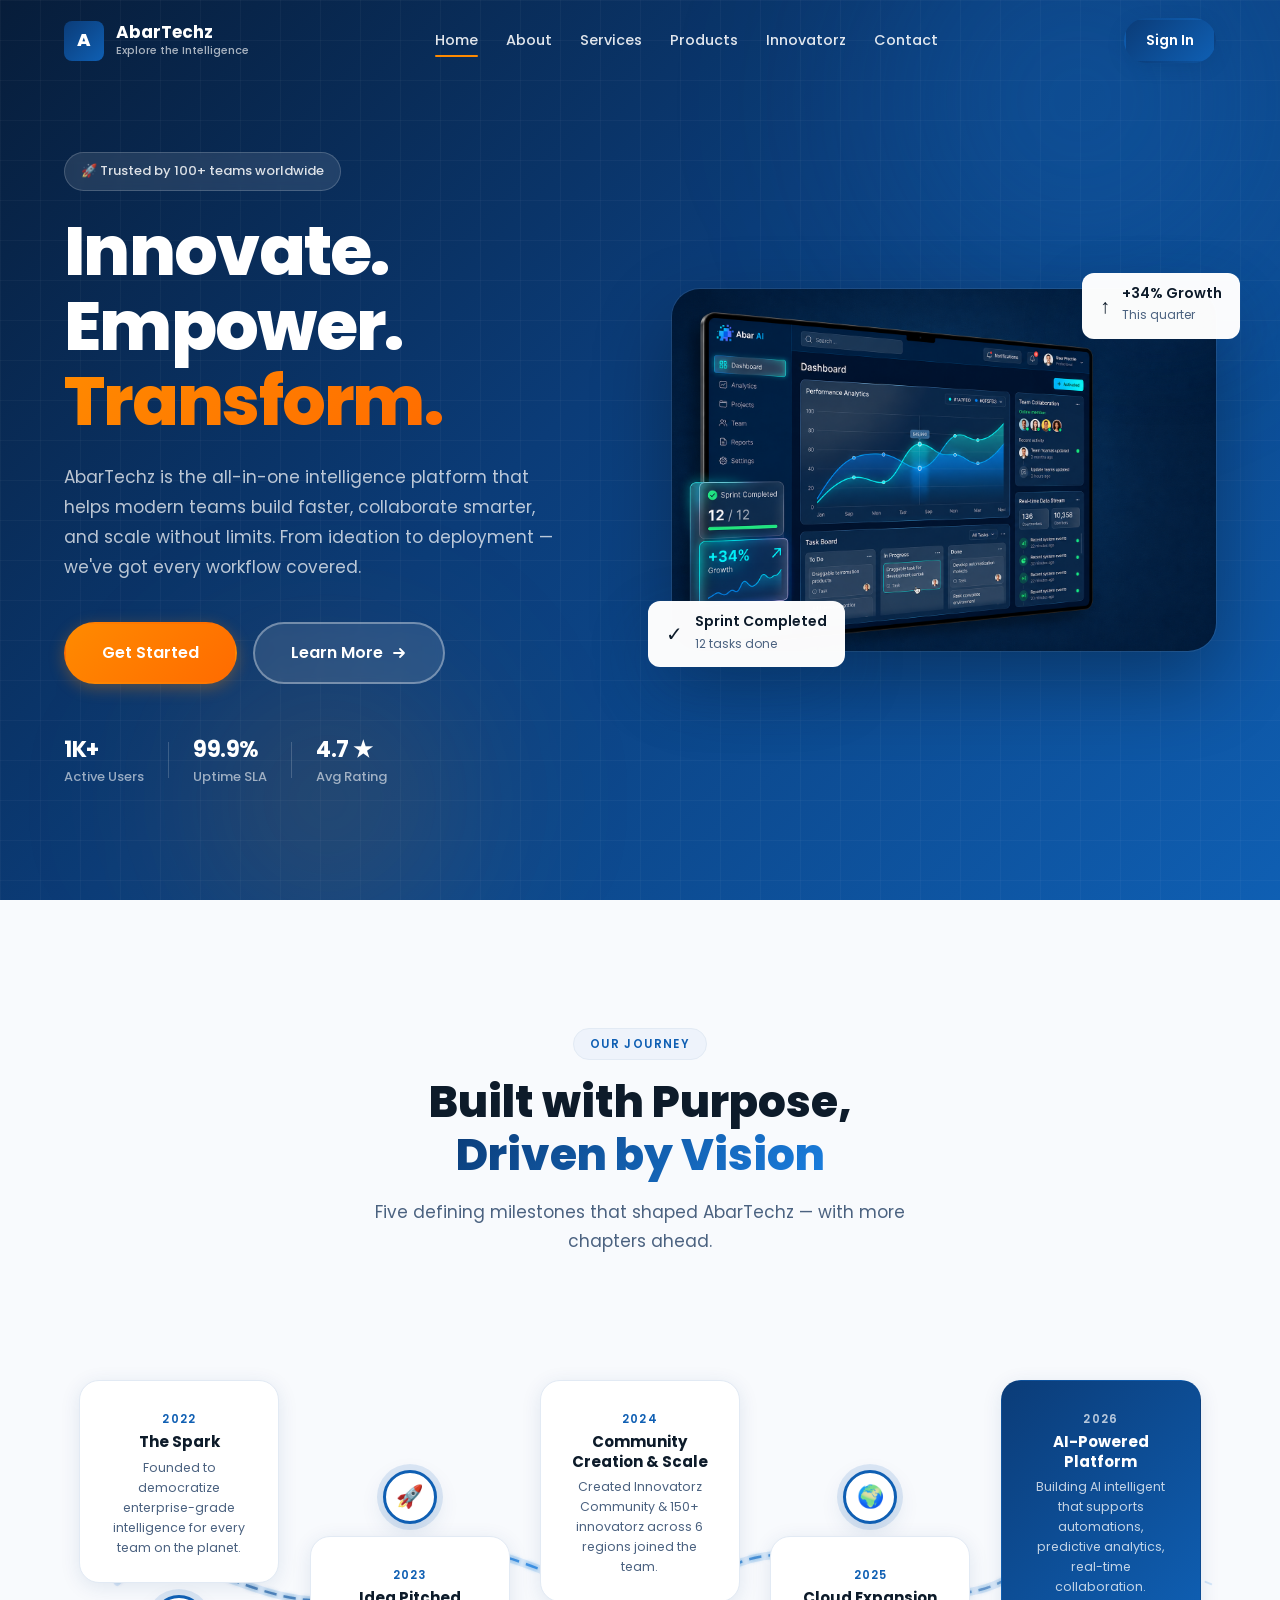
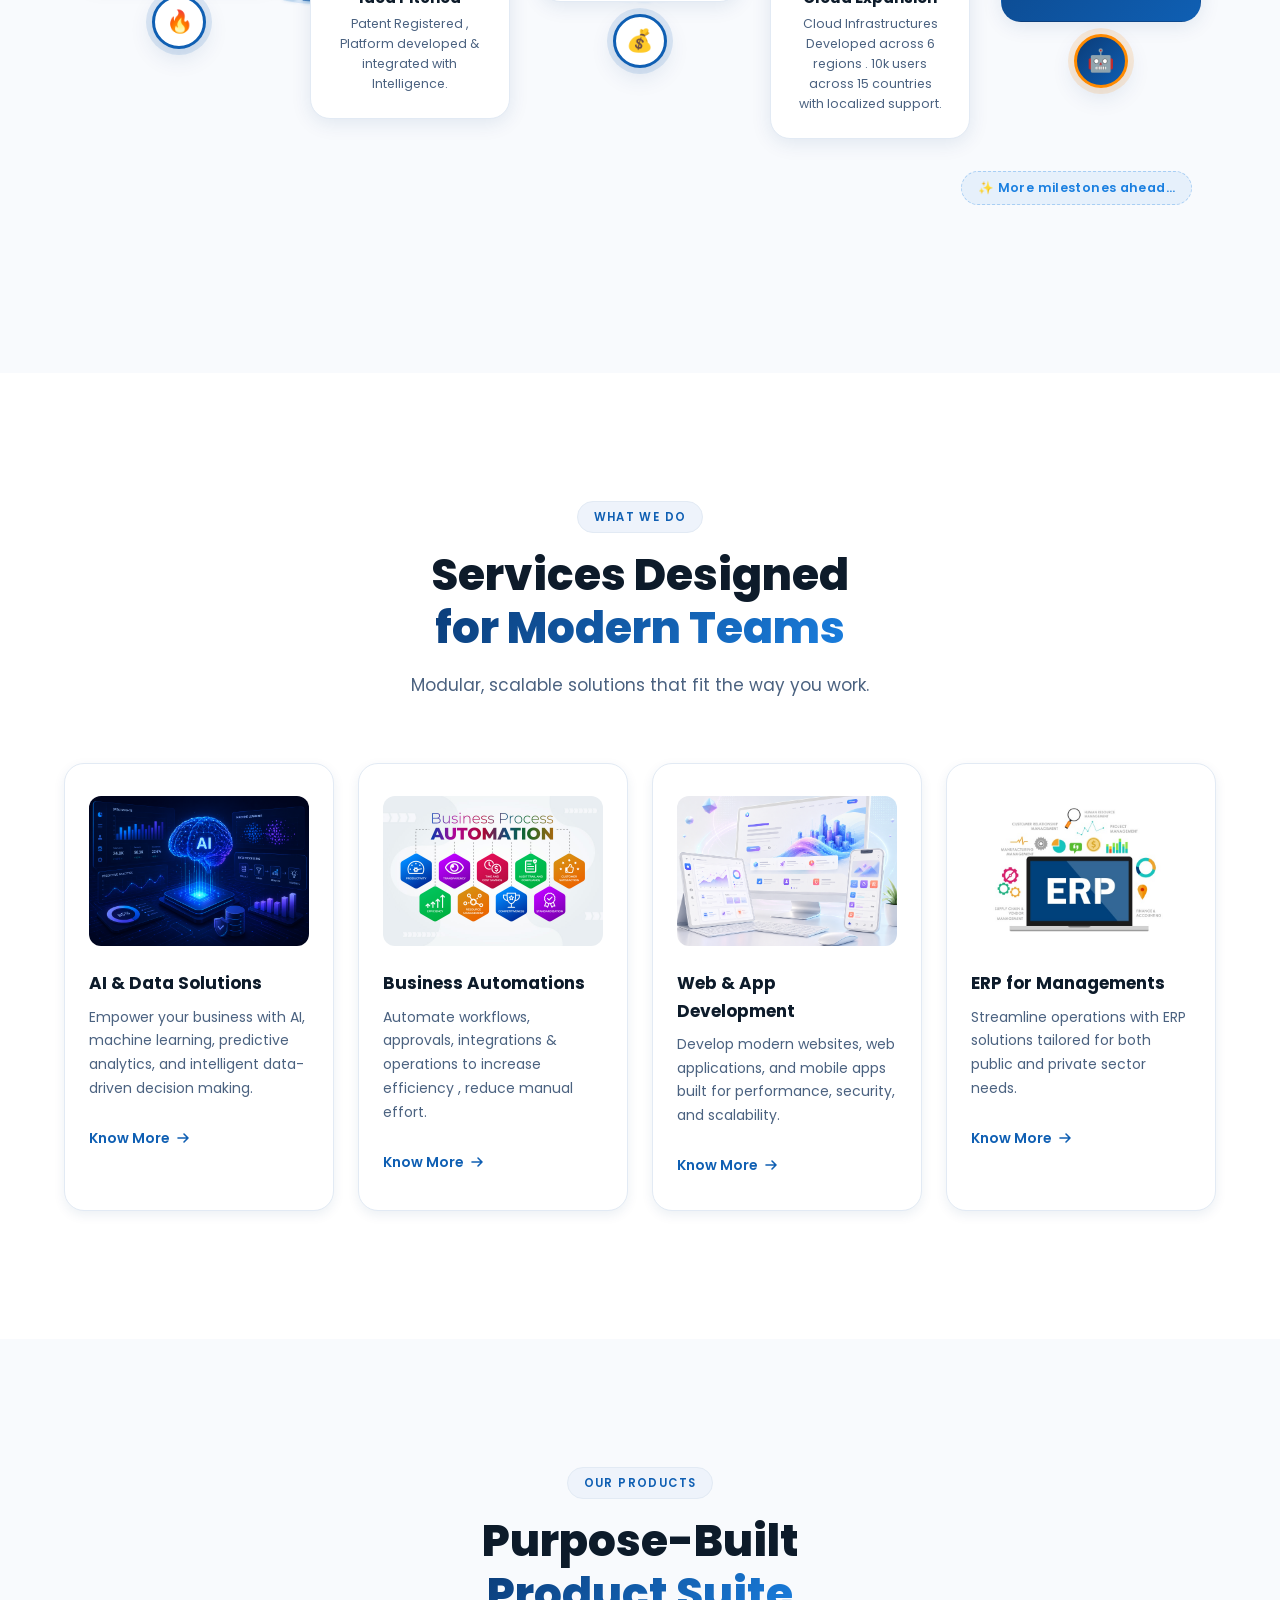
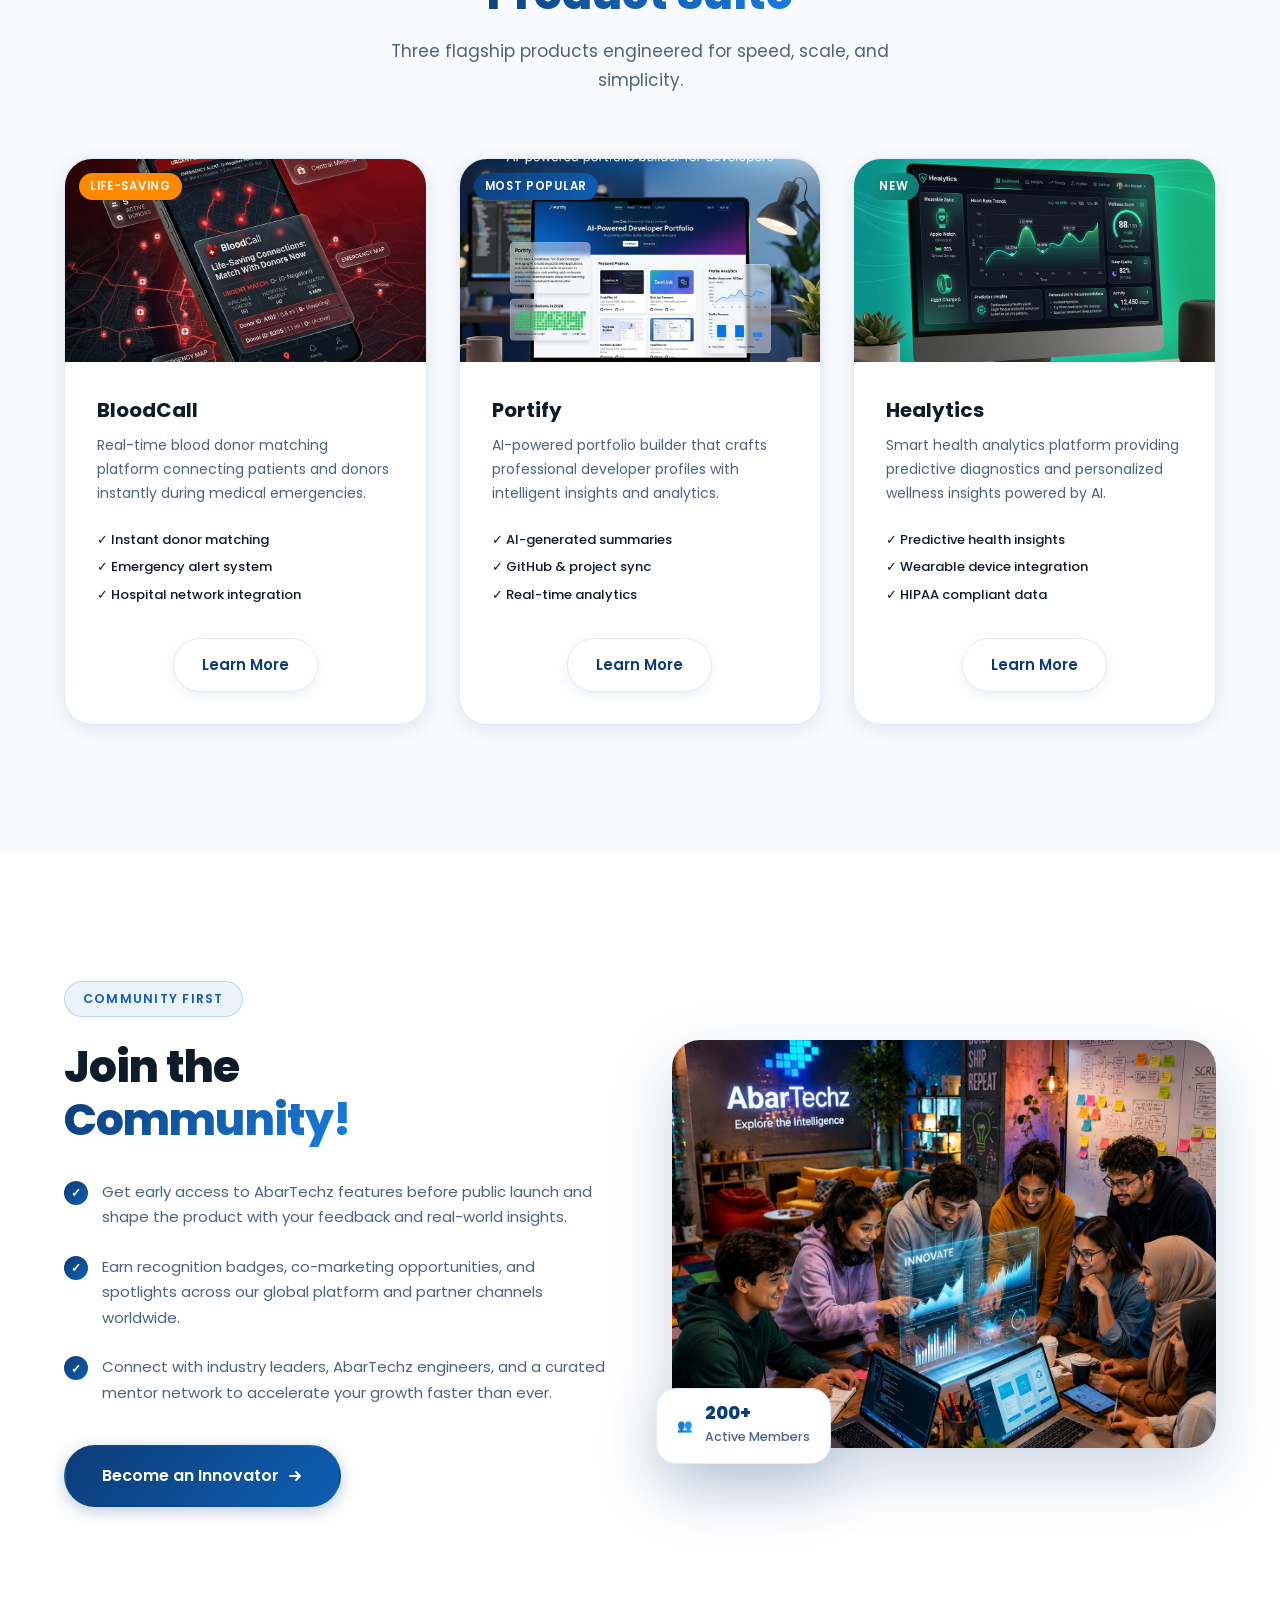
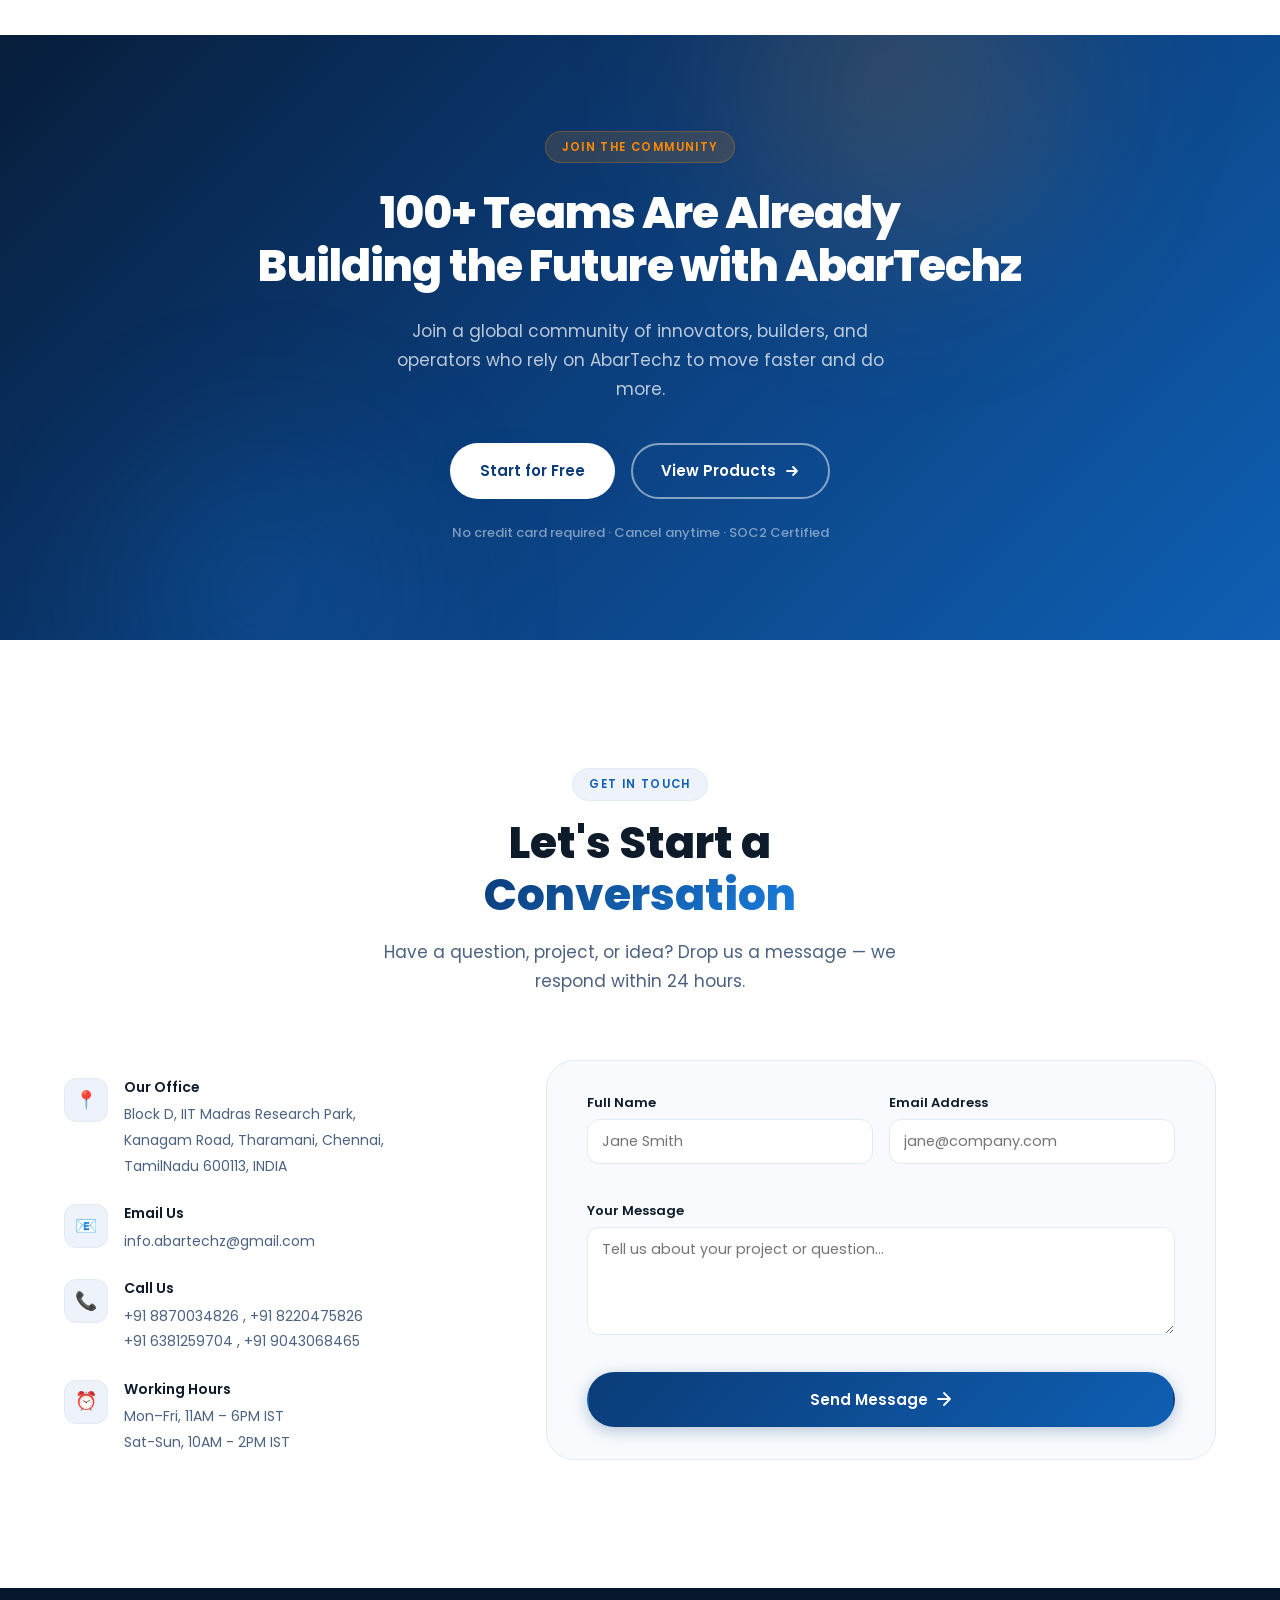
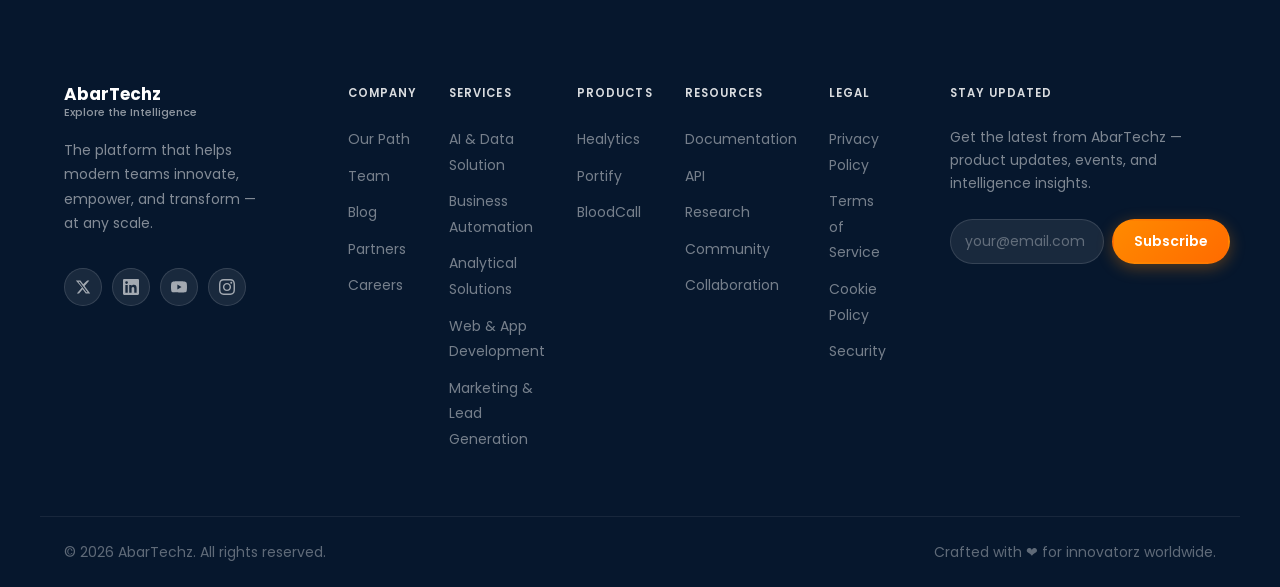
==== index.html @ 65f4161c "Add files via upload" ====
<!DOCTYPE html>
<html lang="en">

<head>
  <meta charset="UTF-8" />
  <meta name="viewport" content="width=device-width, initial-scale=1.0" />
  <title>AbarTechz — Explore the Intelligence</title>
  <link rel="icon" type="image/png" href="Images\Logo.png">
  <link rel="preconnect" href="https://fonts.googleapis.com" />
  <link rel="preconnect" href="https://fonts.gstatic.com" crossorigin />
  <link href="https://fonts.googleapis.com/css2?family=Poppins:wght@300;400;500;600;700;800&display=swap"
    rel="stylesheet" />
  <link rel="stylesheet" href="style.css" />
</head>

<body>

  <header class="header" id="header">
    <div class="header__container container">
      <a href="#home" class="header__logo-wrap">
        <div class="logo">
          <img src="Images/Logo.png" alt="AbarTechz Logo" class="logo-img"
            onerror="this.style.display='none';document.getElementById('logo-fallback').style.display='flex'" />
          <div class="logo-fallback" id="logo-fallback">A</div>
          <div class="logo-text-wrap">
            <span class="logo-text">AbarTechz</span>
            <span class="logo-tagline">Explore the Intelligence</span>
          </div>
        </div>
      </a>
      <nav class="header__nav" id="nav-menu">
        <ul class="header__nav-list">
          <li><a href="#home" class="header__nav-link">Home</a></li>
          <li><a href="#about" class="header__nav-link">About</a></li>
          <li><a href="#services" class="header__nav-link">Services</a></li>
          <li><a href="#products" class="header__nav-link">Products</a></li>
          <li><a href="#innovatorz" class="header__nav-link">Innovatorz</a></li>
          <li><a href="#contact" class="header__nav-link">Contact</a></li>
        </ul>
      </nav>
      <div class="header__actions">
        <button class="btn btn--primary btn--sm" id="signin-btn">Sign In</button>
        <button class="header__burger" id="burger-btn" aria-label="Toggle menu">
          <span></span><span></span><span></span>
        </button>
      </div>
    </div>
  </header>


  <section class="hero section-block" id="home">
    <div class="hero__bg-image"></div>
    <div class="hero__bg-overlay"></div>
    <div class="hero__bg-grid"></div>
    <div class="hero__orb hero__orb--1"></div>
    <div class="hero__orb hero__orb--2"></div>
    <div class="hero__container container">
      <div class="hero__content reveal">
        <span class="hero__badge">&#128640; Trusted by 100+ teams worldwide</span>
        <h1 class="hero__headline">Innovate.<br />Empower.<br /><span class="hero__headline--accent">Transform.</span>
        </h1>
        <p class="hero__subheading">AbarTechz is the all-in-one intelligence platform that helps modern teams build
          faster, collaborate smarter, and scale without limits. From ideation to deployment &mdash; we've got every
          workflow covered.</p>
        <div class="hero__cta-group">
          <a href="#services" class="btn btn--accent btn--lg">Get Started</a>
          <a href="#" class="btn btn--ghost btn--lg js-schedule-trigger">Learn More
            <svg width="16" height="16" viewBox="0 0 16 16" fill="none">
              <path d="M3 8h10M9 4l4 4-4 4" stroke="currentColor" stroke-width="1.8" stroke-linecap="round"
                stroke-linejoin="round" />
            </svg>
          </a>
        </div>
        <div class="hero__stats">
          <div class="hero__stat"><strong>1K+</strong><span>Active Users</span></div>
          <div class="hero__stat-divider"></div>
          <div class="hero__stat"><strong>99.9%</strong><span>Uptime SLA</span></div>
          <div class="hero__stat-divider"></div>
          <div class="hero__stat"><strong>4.7 &#9733;</strong><span>Avg Rating</span></div>
        </div>
      </div>
      <div class="hero__visual reveal reveal--delay-1">
        <div class="hero__image-wrapper">
          <img src="Images/hero-dashboard.png"
            alt="AbarTechz AI-powered team dashboard showing analytics, sprint tracking, and growth metrics"
            class="hero__image" />
          <div class="hero__image-card hero__image-card--1">
            <span class="hero__image-card-icon">&#10003;</span>
            <div><strong>Sprint Completed</strong><small>12 tasks done</small></div>
          </div>
          <div class="hero__image-card hero__image-card--2">
            <span class="hero__image-card-icon">&#8593;</span>
            <div><strong>+34% Growth</strong><small>This quarter</small></div>
          </div>
        </div>
      </div>
    </div>
  </section>


  <!-- ===== ABOUT — 5-node organic curve + future tail ===== -->
  <section class="about section-block" id="about">
    <div class="container">
      <div class="section-header reveal">
        <span class="section-tag">Our Journey</span>
        <h2 class="section-title">Built with Purpose,<br /><span class="text-gradient">Driven by Vision</span></h2>
        <p class="section-subtitle">Five defining milestones that shaped AbarTechz — with more chapters ahead.</p>
      </div>

      <div class="curved-timeline">
        <svg class="curved-timeline__svg" viewBox="0 0 1300 200" preserveAspectRatio="none" aria-hidden="true">
          <defs>
            <linearGradient id="ct-gradient" x1="0%" y1="0%" x2="100%" y2="0%">
              <stop offset="0%" stop-color="#0B3C78" stop-opacity="0.55" />
              <stop offset="40%" stop-color="#1A7FE0" stop-opacity="0.75" />
              <stop offset="80%" stop-color="#0F5FB3" stop-opacity="0.55" />
              <stop offset="100%" stop-color="#0B3C78" stop-opacity="0.15" />
            </linearGradient>
            <linearGradient id="ct-tail" x1="0%" y1="0%" x2="100%" y2="0%">
              <stop offset="0%" stop-color="#1A7FE0" stop-opacity="0.40" />
              <stop offset="100%" stop-color="#1A7FE0" stop-opacity="0.00" />
            </linearGradient>
            <filter id="ct-glow">
              <feGaussianBlur stdDeviation="2.5" result="blur" />
              <feMerge>
                <feMergeNode in="blur" />
                <feMergeNode in="SourceGraphic" />
              </feMerge>
            </filter>
          </defs>
          <!-- Glow underlay -->
          <path
            d="M 60 100 C 130 28, 250 175, 370 92 C 490 9, 600 170, 730 95 C 860 20, 960 165, 1080 88 C 1140 55, 1185 130, 1240 97"
            fill="none" stroke="rgba(26,127,224,0.13)" stroke-width="8" stroke-linecap="round" />
          <!-- Main organic dashed path (slightly imperfect) -->
          <path
            d="M 60 100 C 130 28, 250 175, 370 92 C 490 9, 600 170, 730 95 C 860 20, 960 165, 1080 88 C 1140 55, 1185 130, 1240 97"
            fill="none" stroke="url(#ct-gradient)" stroke-width="2.5" stroke-dasharray="14 8" filter="url(#ct-glow)" />
          <!-- Future tail — fades to invisible -->
          <path d="M 1240 97 C 1270 75, 1295 120, 1330 100" fill="none" stroke="url(#ct-tail)" stroke-width="2"
            stroke-dasharray="7 10" stroke-linecap="round" />
          <!-- Arrow dots hinting future -->
          <circle cx="1310" cy="100" r="2.5" fill="rgba(26,127,224,0.30)" />
          <circle cx="1325" cy="100" r="1.8" fill="rgba(26,127,224,0.18)" />
          <circle cx="1336" cy="100" r="1.2" fill="rgba(26,127,224,0.10)" />
        </svg>

        <div class="curved-timeline__nodes curved-timeline__nodes--5">

          <div class="ct-node ct-node--1 reveal">
            <div class="ct-node__card ct-node__card--top">
              <span class="ct-node__year">2022</span>
              <h3 class="ct-node__title">The Spark</h3>
              <p class="ct-node__desc">Founded to democratize enterprise-grade intelligence for every team on the
                planet.</p>
            </div>
            <div class="ct-node__dot"><span class="ct-node__icon">&#128293;</span></div>
          </div>

          <div class="ct-node ct-node--2 reveal reveal--delay-1">
            <div class="ct-node__dot"><span class="ct-node__icon">&#128640;</span></div>
            <div class="ct-node__card ct-node__card--bottom">
              <span class="ct-node__year">2023</span>
              <h3 class="ct-node__title">Idea Pitched</h3>
              <p class="ct-node__desc">Patent Registered , Platform developed & integrated with Intelligence.</p>
            </div>
          </div>

          <div class="ct-node ct-node--3 reveal reveal--delay-2">
            <div class="ct-node__card ct-node__card--top">
              <span class="ct-node__year">2024</span>
              <h3 class="ct-node__title">Community Creation &amp; Scale</h3>
              <p class="ct-node__desc">Created Innovatorz Community & 150+ innovatorz across 6 regions joined the team.
              </p>
            </div>
            <div class="ct-node__dot"><span class="ct-node__icon">&#128176;</span></div>
          </div>

          <div class="ct-node ct-node--4 reveal reveal--delay-3">
            <div class="ct-node__dot"><span class="ct-node__icon">&#127757;</span></div>
            <div class="ct-node__card ct-node__card--bottom">
              <span class="ct-node__year">2025</span>
              <h3 class="ct-node__title">Cloud Expansion</h3>
              <p class="ct-node__desc">Cloud Infrastructures Developed across 6 regions . 10k users across 15 countries
                with localized support.</p>
            </div>
          </div>

          <div class="ct-node ct-node--5 reveal reveal--delay-3">
            <div class="ct-node__card ct-node__card--top ct-node__card--accent">
              <span class="ct-node__year">2026</span>
              <h3 class="ct-node__title">AI-Powered Platform</h3>
              <p class="ct-node__desc">Building AI intelligent that supports automations, predictive analytics,
                real-time collaboration.</p>
            </div>
            <div class="ct-node__dot ct-node__dot--accent"><span class="ct-node__icon">&#129302;</span></div>
          </div>

        </div>

        <div class="ct-future reveal">
          <span class="ct-future__pill">&#10024; More milestones ahead…</span>
        </div>
      </div>
    </div>
  </section>


  <!-- ===== SERVICES ===== -->
  <section class="services section-block" id="services">
    <div class="container">
      <div class="section-header reveal">
        <span class="section-tag">What We Do</span>
        <h2 class="section-title">Services Designed<br /><span class="text-gradient">for Modern Teams</span></h2>
        <p class="section-subtitle">Modular, scalable solutions that fit the way you work.</p>
      </div>
      <div class="services__grid">
        <div class="service-card reveal">
          <img src="Images\AI & Data Solution.png" alt="Workflow Automation Visual" class="service-card__image" />

          <h3 class="service-card__title">AI & Data Solutions</h3>
          <p class="service-card__desc">Empower your business with AI, machine learning, predictive analytics, and
            intelligent data-driven decision making.</p>
          <a href="#" class="service-card__link js-schedule-trigger" data-purpose="AI &amp; Data Solutions">Know More
            <svg width="14" height="14" viewBox="0 0 14 14" fill="none">
              <path d="M2 7h10M8 3l4 4-4 4" stroke="currentColor" stroke-width="1.6" stroke-linecap="round"
                stroke-linejoin="round" />
            </svg>
          </a>
        </div>
        <div class="service-card reveal reveal--delay-1">
          <img src="Images/Business automation.jpg" alt="Advanced Analytics Visual" class="service-card__image" />
          <h3 class="service-card__title">Business Automations</h3>
          <p class="service-card__desc">Automate workflows, approvals, integrations & operations to increase
            efficiency , reduce manual effort.</p>
          <a href="#" class="service-card__link js-schedule-trigger" data-purpose="Business Automations">Know More
            <svg width="14" height="14" viewBox="0 0 14 14" fill="none">
              <path d="M2 7h10M8 3l4 4-4 4" stroke="currentColor" stroke-width="1.6" stroke-linecap="round"
                stroke-linejoin="round" />
            </svg>
          </a>
        </div>
        <div class="service-card reveal reveal--delay-2">
          <img src="Images/web-app-development.png" alt="Enterprise Security Visual" class="service-card__image" />

          <h3 class="service-card__title">Web & App Development</h3>
          <p class="service-card__desc">Develop modern websites, web applications, and mobile apps built for
            performance, security, and scalability.</p>
          <a href="#" class="service-card__link js-schedule-trigger" data-purpose="Web &amp; App Development">Know More
            <svg width="14" height="14" viewBox="0 0 14 14" fill="none">
              <path d="M2 7h10M8 3l4 4-4 4" stroke="currentColor" stroke-width="1.6" stroke-linecap="round"
                stroke-linejoin="round" />
            </svg>
          </a>
        </div>
        <div class="service-card reveal reveal--delay-3">
          <img src="Images/erp.jpeg" alt="Team Collaboration Visual" class="service-card__image" />

          <h3 class="service-card__title">ERP for Managements</h3>
          <p class="service-card__desc">Streamline operations with ERP solutions tailored for both public and private
            sector needs.</p>
          <a href="#" class="service-card__link js-schedule-trigger" data-purpose="ERP for Management">Know More
            <svg width="14" height="14" viewBox="0 0 14 14" fill="none">
              <path d="M2 7h10M8 3l4 4-4 4" stroke="currentColor" stroke-width="1.6" stroke-linecap="round"
                stroke-linejoin="round" />
            </svg>
          </a>
        </div>
      </div>
    </div>
  </section>


  <!-- ===== PRODUCTS — centered Learn More + hover glow ===== -->
  <section class="products section-block" id="products">
    <div class="container">
      <div class="section-header reveal">
        <span class="section-tag">Our Products</span>
        <h2 class="section-title">Purpose-Built<br /><span class="text-gradient">Product Suite</span></h2>
        <p class="section-subtitle">Three flagship products engineered for speed, scale, and simplicity.</p>
      </div>
      <div class="products__grid products__grid--3">

        <div class="product-card reveal">
          <div class="product-card__image-wrap">
            <img src="Images/product-bloodcall.png" alt="BloodCall — Real-time blood donor matching platform"
              class="product-card__image" />
            <span class="product-card__badge">Life-Saving</span>
          </div>
          <div class="product-card__body">
            <h3 class="product-card__title">BloodCall</h3>
            <p class="product-card__desc">Real-time blood donor matching platform connecting patients and donors
              instantly during medical emergencies.</p>
            <ul class="product-card__features">
              <li>&#10003; Instant donor matching</li>
              <li>&#10003; Emergency alert system</li>
              <li>&#10003; Hospital network integration</li>
            </ul>
            <div class="product-card__action">
              <a href="#" class="btn btn--primary product-card__btn js-schedule-trigger" data-purpose="BloodCall">Learn
                More</a>
            </div>
          </div>
        </div>

        <div class="product-card reveal reveal--delay-1">
          <div class="product-card__image-wrap">
            <img src="Images/product-portify.png" alt="Portify — AI-powered developer portfolio builder"
              class="product-card__image" />
            <span class="product-card__badge product-card__badge--dark">Most Popular</span>
          </div>
          <div class="product-card__body">
            <h3 class="product-card__title">Portify</h3>
            <p class="product-card__desc">AI-powered portfolio builder that crafts professional developer profiles with
              intelligent insights and analytics.</p>
            <ul class="product-card__features">
              <li>&#10003; AI-generated summaries</li>
              <li>&#10003; GitHub &amp; project sync</li>
              <li>&#10003; Real-time analytics</li>
            </ul>
            <div class="product-card__action">
              <a href="#" class="btn btn--outline product-card__btn js-schedule-trigger" data-purpose="Portify">Learn
                More</a>
            </div>
          </div>
        </div>

        <div class="product-card reveal reveal--delay-2">
          <div class="product-card__image-wrap">
            <img src="Images/product-healytics.png"
              alt="Healytics — AI-powered health analytics and predictive diagnostics" class="product-card__image" />
            <span class="product-card__badge product-card__badge--teal">New</span>
          </div>
          <div class="product-card__body">
            <h3 class="product-card__title">Healytics</h3>
            <p class="product-card__desc">Smart health analytics platform providing predictive diagnostics and
              personalized wellness insights powered by AI.</p>
            <ul class="product-card__features">
              <li>&#10003; Predictive health insights</li>
              <li>&#10003; Wearable device integration</li>
              <li>&#10003; HIPAA compliant data</li>
            </ul>
            <div class="product-card__action">
              <a href="#" class="btn btn--ghost-dark product-card__btn js-schedule-trigger"
                data-purpose="Healytics">Learn More</a>
            </div>
          </div>
        </div>

      </div>
    </div>
  </section>


  <!-- ===== INNOVATORZ — redesigned left/right layout ===== -->
  <section class="innovatorz section-block" id="innovatorz">
    <div class="container">
      <div class="innovatorz__layout">

        <!-- LEFT -->
        <div class="innovatorz__left reveal">
          <span class="innovatorz__community-pill">Community First</span>
          <h2 class="innovatorz__heading">Join the<br /><span class="text-gradient">Community!</span></h2>
          <div class="innovatorz__points">
            <div class="innovatorz__point">
              <span class="innovatorz__point-icon">&#10003;</span>
              <p>Get early access to AbarTechz features before public launch and shape the product with your feedback
                and real-world insights.</p>
            </div>
            <div class="innovatorz__point">
              <span class="innovatorz__point-icon">&#10003;</span>
              <p>Earn recognition badges, co-marketing opportunities, and spotlights across our global platform and
                partner channels worldwide.</p>
            </div>
            <div class="innovatorz__point">
              <span class="innovatorz__point-icon">&#10003;</span>
              <p>Connect with industry leaders, AbarTechz engineers, and a curated mentor network to accelerate your
                growth faster than ever.</p>
            </div>
          </div>
          <a href="#" class="btn btn--primary btn--lg js-innovator-form">
            Become an Innovator
            <svg width="16" height="16" viewBox="0 0 16 16" fill="none">
              <path d="M3 8h10M9 4l4 4-4 4" stroke="currentColor" stroke-width="1.8" stroke-linecap="round"
                stroke-linejoin="round" />
            </svg>
          </a>
        </div>

        <!-- RIGHT -->
        <div class="innovatorz__right reveal reveal--delay-1">
          <div class="innovatorz__image-wrap">
            <img src="Images/innovatorz-community.png"
              alt="AbarTechz Innovatorz Community — diverse tech professionals collaborating"
              class="innovatorz__image" />
            <div class="innovatorz__members-badge">
              <span class="innovatorz__members-icon">&#128101;</span>
              <div>
                <strong>200+</strong>
                <span>Active Members</span>
              </div>
            </div>
          </div>
        </div>

      </div>
    </div>
  </section>


  <!-- ===== CTA BANNER ===== -->
  <section class="cta-banner section-block">
    <div class="cta-banner__orb cta-banner__orb--1"></div>
    <div class="cta-banner__orb cta-banner__orb--2"></div>
    <div class="container">
      <div class="cta-banner__content reveal">
        <span class="cta-banner__tag">Join the Community</span>
        <h2 class="cta-banner__title">100+ Teams Are Already<br />Building the Future with AbarTechz</h2>
        <p class="cta-banner__desc">Join a global community of innovators, builders, and operators who rely on AbarTechz
          to move faster and do more.</p>
        <div class="cta-banner__actions">
          <a href="#contact" class="btn btn--white">Start for Free</a>
          <a href="#products" class="btn btn--ghost-white">View Products
            <svg width="16" height="16" viewBox="0 0 16 16" fill="none">
              <path d="M3 8h10M9 4l4 4-4 4" stroke="currentColor" stroke-width="1.8" stroke-linecap="round"
                stroke-linejoin="round" />
            </svg>
          </a>
        </div>
        <p class="cta-banner__note">No credit card required &middot; Cancel anytime &middot; SOC2 Certified</p>
      </div>
    </div>
  </section>


  <!-- ===== CONTACT ===== -->
  <section class="contact section-block" id="contact">
    <div class="container">
      <div class="section-header reveal">
        <span class="section-tag">Get In Touch</span>
        <h2 class="section-title">Let's Start a<br /><span class="text-gradient">Conversation</span></h2>
        <p class="section-subtitle">Have a question, project, or idea? Drop us a message — we respond within 24 hours.
        </p>
      </div>
      <div class="contact__wrapper">
        <div class="contact__info reveal">
          <div class="contact__info-item">
            <div class="contact__info-icon">&#128205;</div>
            <div><strong>Our Office</strong><span>Block D, IIT Madras Research Park,<br />Kanagam Road,
                Tharamani, Chennai,<br />TamilNadu 600113, INDIA</span></div>
          </div>
          <div class="contact__info-item">
            <div class="contact__info-icon">&#128231;</div>
            <div><strong>Email Us</strong>
              <span class="contact__multi-line">info.abartechz@gmail.com</span>
            </div>
          </div>
          <div class="contact__info-item">
            <div class="contact__info-icon">&#128222;</div>
            <div><strong>Call Us</strong>
              <span class="contact__multi-line">+91 8870034826 , +91 8220475826<br />+91 6381259704 , +91
                9043068465</span>
            </div>
          </div>
          <div class="contact__info-item">
            <div class="contact__info-icon">&#9200;</div>
            <div><strong>Working Hours</strong><span>Mon–Fri, 11AM – 6PM IST<br />Sat-Sun, 10AM - 2PM IST</span></div>
          </div>
        </div>
        <div class="contact__form-wrap reveal reveal--delay-1">
          <form class="contact__form contact__form--compact" id="contact-form" novalidate>
            <div class="contact__form-row">
              <div class="form-group">
                <label class="form-label" for="c-name">Full Name</label>
                <input class="form-input" type="text" id="c-name" name="name" placeholder="Jane Smith" />
                <span class="form-error" id="c-name-error"></span>
              </div>
              <div class="form-group">
                <label class="form-label" for="c-email">Email Address</label>
                <input class="form-input" type="email" id="c-email" name="email" placeholder="jane@company.com" />
                <span class="form-error" id="c-email-error"></span>
              </div>
            </div>
            <div class="form-group">
              <label class="form-label" for="c-message">Your Message</label>
              <textarea class="form-input form-textarea form-textarea--sm" id="c-message" name="message"
                placeholder="Tell us about your project or question…" rows="4"></textarea>
              <span class="form-error" id="c-message-error"></span>
            </div>
            <button type="submit" class="btn btn--primary btn--full">Send Message
              <svg width="16" height="16" viewBox="0 0 16 16" fill="none">
                <path d="M2 8h12M8 2l6 6-6 6" stroke="currentColor" stroke-width="1.8" stroke-linecap="round"
                  stroke-linejoin="round" />
              </svg>
            </button>
          </form>
        </div>
      </div>
    </div>
  </section>


  <!-- ===== FOOTER ===== -->
  <footer class="footer">
    <div class="footer__inner container">

      <div class="footer__brand">
        <a href="#home" class="footer__logo-link">
          <div class="logo">
            <img src="Images/Logo.png" alt="AbarTechz" class="logo-img logo-img--sm"
              onerror="this.style.display='none'" />
            <div class="logo-text-wrap">
              <span class="logo-text logo-text--light">AbarTechz</span>
              <span class="logo-tagline logo-tagline--light">Explore the Intelligence</span>
            </div>
          </div>
        </a>
        <p class="footer__tagline">The platform that helps modern teams innovate, empower, and transform — at any scale.
        </p>
        <div class="footer__socials">
          <a href="https://x.com" target="_blank" rel="noopener" class="footer__social" aria-label="X">
            <svg viewBox="0 0 24 24" fill="currentColor">
              <path
                d="M18.244 2.25h3.308l-7.227 8.26 8.502 11.24H16.17l-4.714-6.231-5.401 6.231H2.742l7.737-8.835L1.254 2.25H8.08l4.263 5.636 5.901-5.636Zm-1.161 17.52h1.833L7.084 4.126H5.117L17.083 19.77Z" />
            </svg>
          </a>
          <a href="https://linkedin.com" target="_blank" rel="noopener" class="footer__social" aria-label="LinkedIn">
            <svg viewBox="0 0 24 24" fill="currentColor">
              <path
                d="M20.447 20.452h-3.554v-5.569c0-1.328-.027-3.037-1.852-3.037-1.853 0-2.136 1.445-2.136 2.939v5.667H9.351V9h3.414v1.561h.046c.477-.9 1.637-1.85 3.37-1.85 3.601 0 4.267 2.37 4.267 5.455v6.286zM5.337 7.433a2.062 2.062 0 01-2.063-2.065 2.064 2.064 0 112.063 2.065zm1.782 13.019H3.555V9h3.564v11.452zM22.225 0H1.771C.792 0 0 .774 0 1.729v20.542C0 23.227.792 24 1.771 24h20.451C23.2 24 24 23.227 24 22.271V1.729C24 .774 23.2 0 22.222 0h.003z" />
            </svg>
          </a>
          <a href="https://www.youtube.com/channel/UC2vp-iCCD517UOX1QZi5EMA" target="_blank" rel="noopener"
            class="footer__social" aria-label="YouTube">
            <svg viewBox="0 0 24 24" fill="currentColor">
              <path
                d="M23.498 6.186a3.016 3.016 0 00-2.122-2.136C19.505 3.545 12 3.545 12 3.545s-7.505 0-9.377.505A3.017 3.017 0 00.502 6.186C0 8.07 0 12 0 12s0 3.93.502 5.814a3.016 3.016 0 002.122 2.136c1.871.505 9.376.505 9.376.505s7.505 0 9.377-.505a3.015 3.015 0 002.122-2.136C24 15.93 24 12 24 12s0-3.93-.502-5.814zM9.545 15.568V8.432L15.818 12l-6.273 3.568z" />
            </svg>
          </a>
          <a href="https://instagram.com" target="_blank" rel="noopener" class="footer__social" aria-label="Instagram">
            <svg viewBox="0 0 24 24" fill="currentColor">
              <path
                d="M12 2.163c3.204 0 3.584.012 4.85.07 3.252.148 4.771 1.691 4.919 4.919.058 1.265.069 1.645.069 4.849 0 3.205-.012 3.584-.069 4.849-.149 3.225-1.664 4.771-4.919 4.919-1.266.058-1.644.07-4.85.07-3.204 0-3.584-.012-4.849-.07-3.26-.149-4.771-1.699-4.919-4.92-.058-1.265-.07-1.644-.07-4.849 0-3.204.013-3.583.07-4.849.149-3.227 1.664-4.771 4.919-4.919 1.266-.057 1.645-.069 4.849-.069zm0-2.163c-3.259 0-3.667.014-4.947.072-4.358.2-6.78 2.618-6.98 6.98-.059 1.281-.073 1.689-.073 4.948 0 3.259.014 3.668.072 4.948.2 4.358 2.618 6.78 6.98 6.98 1.281.058 1.689.072 4.948.072 3.259 0 3.668-.014 4.948-.072 4.354-.2 6.782-2.618 6.979-6.98.059-1.28.073-1.689.073-4.948 0-3.259-.014-3.667-.072-4.947-.196-4.354-2.617-6.78-6.979-6.98-1.281-.059-1.69-.073-4.949-.073zm0 5.838c-3.403 0-6.162 2.759-6.162 6.162s2.759 6.163 6.162 6.163 6.162-2.759 6.162-6.163c0-3.403-2.759-6.162-6.162-6.162zm0 10.162c-2.209 0-4-1.79-4-4 0-2.209 1.791-4 4-4s4 1.791 4 4c0 2.21-1.791 4-4 4zm6.406-11.845c-.796 0-1.441.645-1.441 1.44s.645 1.44 1.441 1.44c.795 0 1.439-.645 1.439-1.44s-.644-1.44-1.439-1.44z" />
            </svg>
          </a>
        </div>
      </div>

      <div class="footer__links footer__links--5col">
        <div class="footer__col">
          <h4 class="footer__col-title">Company</h4>
          <ul>
            <li><a href="#">Our Path</a></li>
            <li><a href="team.html">Team</a></li>
            <li><a href="#">Blog</a></li>
            <li><a href="#">Partners</a></li>
            <li><a href="#">Careers</a></li>
          </ul>
        </div>
        <div class="footer__col">
          <h4 class="footer__col-title">Services</h4>
          <ul>
            <li><a href="#">AI &amp; Data Solution</a></li>
            <li><a href="#">Business Automation</a></li>
            <li><a href="#">Analytical Solutions</a></li>
            <li><a href="#">Web &amp; App Development</a></li>
            <li><a href="#">Marketing &amp; Lead Generation</a></li>
          </ul>
        </div>
        <div class="footer__col">
          <h4 class="footer__col-title">Products</h4>
          <ul>
            <li><a href="#">Healytics</a></li>
            <li><a href="#">Portify</a></li>
            <li><a href="#">BloodCall</a></li>
          </ul>
        </div>
        <div class="footer__col">
          <h4 class="footer__col-title">Resources</h4>
          <ul>
            <li><a href="#" class="js-signin-trigger">Documentation</a></li>
            <li><a href="#" class="js-signin-trigger">API</a></li>
            <li><a href="#" class="js-signin-trigger">Research</a></li>
            <li><a href="#" class="js-signin-trigger">Community</a></li>
            <li><a href="#" class="js-signin-trigger">Collaboration</a></li>
          </ul>
        </div>
        <div class="footer__col">
          <h4 class="footer__col-title">Legal</h4>
          <ul>
            <li><a href="#" class="js-signin-trigger">Privacy Policy</a></li>
            <li><a href="#" class="js-signin-trigger">Terms of Service</a></li>
            <li><a href="#" class="js-signin-trigger">Cookie Policy</a></li>
            <li><a href="#" class="js-signin-trigger">Security</a></li>
          </ul>
        </div>
      </div>

      <div class="footer__newsletter">
        <h4 class="footer__col-title">Stay Updated</h4>
        <p class="footer__newsletter-desc">Get the latest from AbarTechz — product updates, events, and intelligence
          insights.</p>
        <form class="footer__newsletter-form" id="newsletter-form" novalidate>
          <div class="footer__newsletter-input-wrap">
            <input type="email" class="footer__newsletter-input" id="newsletter-email" placeholder="your@email.com"
              autocomplete="email" />
            <button type="submit" class="btn btn--accent btn--sm footer__newsletter-btn">Subscribe</button>
          </div>
          <span class="footer__newsletter-msg" id="newsletter-msg"></span>
        </form>
      </div>

    </div>
    <div class="footer__bottom container">
      <p>&copy; <span id="footer-year">2024</span> AbarTechz. All rights reserved.</p>
      <p>Crafted with &#10084; for innovatorz worldwide.</p>
    </div>
  </footer>


  <!-- ===== CONTACT SUCCESS OVERLAY ===== -->
  <div class="success-overlay" id="success-overlay">
    <div class="success-overlay__box">
      <div class="success-overlay__icon">&#10003;</div>
      <h3>Message Sent!</h3>
      <p>Thanks for reaching out. We will get back to you within 24 hours.</p>
      <button class="btn btn--primary" id="success-close">Got it</button>
    </div>
  </div>


  <!-- ===== SCHEDULE MEETING MODAL ===== -->
  <div class="modal-overlay" id="schedule-modal" role="dialog" aria-modal="true" aria-labelledby="modal-heading">
    <div class="modal">
      <button class="modal__close" id="modal-close" aria-label="Close modal">
        <svg width="20" height="20" viewBox="0 0 20 20" fill="none">
          <path d="M15 5L5 15M5 5l10 10" stroke="currentColor" stroke-width="2" stroke-linecap="round" />
        </svg>
      </button>

      <div class="modal__step" id="modal-step-form">
        <div class="modal__header">
          <span class="modal__tag">&#128197; Let's Connect</span>
          <h2 class="modal__title" id="modal-heading">Schedule a Meeting</h2>
          <p class="modal__subtitle">Fill in the details and we will confirm your slot within 2 hours.</p>
        </div>
        <form class="modal__form" id="schedule-form" novalidate>
          <div class="modal__form-grid">

            <div class="form-group">
              <label class="form-label" for="m-name">Full Name <span class="form-required">*</span></label>
              <input class="form-input" type="text" id="m-name" placeholder="Jane Smith" autocomplete="name" />
              <span class="form-error" id="m-name-error"></span>
            </div>

            <div class="form-group">
              <label class="form-label" for="m-email">Email <span class="form-required">*</span></label>
              <input class="form-input" type="email" id="m-email" placeholder="jane@company.com" autocomplete="email" />
              <span class="form-error" id="m-email-error"></span>
            </div>

            <!-- Phone with country code selector -->
            <div class="form-group">
              <label class="form-label" for="m-phone">Contact Number <span class="form-required">*</span></label>
              <div class="phone-input-wrap">
                <select class="form-input phone-country-code" id="m-country-code" aria-label="Country code">
                  <option value="+91">&#127470;&#127475; +91</option>
                  <option value="+1">&#127482;&#127480; +1</option>
                  <option value="+44">&#127468;&#127463; +44</option>
                  <option value="+61">&#127462;&#127482; +61</option>
                  <option value="+49">&#127465;&#127466; +49</option>
                  <option value="+33">&#127467;&#127479; +33</option>
                  <option value="+81">&#127471;&#127477; +81</option>
                  <option value="+86">&#127464;&#127475; +86</option>
                  <option value="+971">&#127462;&#127466; +971</option>
                  <option value="+65">&#127480;&#127468; +65</option>
                  <option value="+60">&#127474;&#127486; +60</option>
                  <option value="+55">&#127463;&#127479; +55</option>
                  <option value="+27">&#127487;&#127462; +27</option>
                  <option value="+7">&#127479;&#127482; +7</option>
                </select>
                <input class="form-input phone-number-field" type="tel" id="m-phone" placeholder="98400 00000"
                  autocomplete="tel" />
              </div>
              <span class="form-error" id="m-phone-error"></span>
            </div>

            <div class="form-group">
              <label class="form-label" for="m-company">Company Name</label>
              <input class="form-input" type="text" id="m-company" placeholder="Acme Corp"
                autocomplete="organization" />
            </div>

            <div class="form-group form-group--full">
              <label class="form-label" for="m-purpose">Meeting Purpose <span class="form-required">*</span></label>
              <select class="form-input form-select" id="m-purpose">
                <option value="">Select Meeting Purpose</option>
                <option value="AI &amp; Data Solutions">AI &amp; Data Solutions</option>
                <option value="Business Automations">Business Automations</option>
                <option value="Web &amp; App Development">Web &amp; App Development</option>
                <option value="ERP for Management">ERP for Management</option>
                <option value="BloodCall">BloodCall</option>
                <option value="Portify">Portify</option>
                <option value="Healytics">Healytics</option>
              </select>
              <span class="form-error" id="m-purpose-error"></span>
            </div>

            <div class="form-group">
              <label class="form-label" for="m-date">Preferred Date <span class="form-required">*</span></label>
              <input class="form-input" type="date" id="m-date" />
              <span class="form-error" id="m-date-error"></span>
            </div>

            <div class="form-group">
              <label class="form-label" for="m-time">Preferred Time <span class="form-required">*</span></label>
              <input class="form-input" type="time" id="m-time" />
              <span class="form-error" id="m-time-error"></span>
            </div>

            <!-- Meeting Mode — dropdown -->
            <div class="form-group form-group--full">
              <label class="form-label" for="m-mode-select">Meeting Mode <span class="form-required">*</span></label>
              <select class="form-input form-select" id="m-mode-select">
                <option value="">— Select meeting platform —</option>
                <option value="Zoom">Zoom</option>
                <option value="Google Meet">Google Meet</option>
                <option value="Microsoft Teams">Microsoft Teams</option>
              </select>
              <span class="form-error" id="m-mode-error"></span>
            </div>

          </div>
          <button type="submit" class="btn btn--primary btn--full modal__submit">
            Schedule Meeting
            <svg width="16" height="16" viewBox="0 0 16 16" fill="none">
              <path d="M2 8h12M8 2l6 6-6 6" stroke="currentColor" stroke-width="1.8" stroke-linecap="round"
                stroke-linejoin="round" />
            </svg>
          </button>
        </form>
      </div>

      <div class="modal__step modal__step--hidden" id="modal-step-confirm"></div>
    </div>
  </div>


  <!-- ===== MEETING CONFIRMATION TOAST (5-second floating) ===== -->
  <div class="meeting-toast" id="meeting-toast" role="alert" aria-live="polite">
    <div class="meeting-toast__inner">
      <div class="meeting-toast__icon">&#128197;</div>
      <div class="meeting-toast__content">
        <p class="meeting-toast__title">Your meeting has been scheduled successfully.</p>
        <div class="meeting-toast__details" id="meeting-toast-details"></div>
      </div>
      <button class="meeting-toast__close" id="meeting-toast-close" aria-label="Dismiss">&#10005;</button>
    </div>
    <div class="meeting-toast__progress" id="meeting-toast-progress"></div>
  </div>


  <!-- ===== SIGN IN — Floating Login Card ===== -->
  <div class="login-overlay" id="login-overlay" role="dialog" aria-modal="true" aria-label="Sign In">
    <div class="login-card" id="login-card">

      <!-- STEP 1: Login -->
      <div class="login-step" id="login-step-main">
        <div class="login-card__hero">
          <div class="login-card__hero-bg"></div>
          <div class="login-card__logo-center">
            <img src="Images/Logo.png" alt="AbarTechz" class="login-card__logo-img"
              onerror="this.style.display='none';this.nextElementSibling.style.display='flex'" />
            <div class="login-card__logo-fallback">A</div>
            <span class="login-card__logo-name">AbarTechz</span>
          </div>
        </div>
        <div class="login-card__body">
          <button class="login-card__close-x" id="login-close" aria-label="Close">
            <svg width="18" height="18" viewBox="0 0 20 20" fill="none">
              <path d="M15 5L5 15M5 5l10 10" stroke="currentColor" stroke-width="2" stroke-linecap="round" />
            </svg>
          </button>
          <h2 class="login-card__title">Welcome Back</h2>
          <p class="login-card__subtitle">Sign in to your AbarTechz account</p>
          <form class="login-form" id="login-form" novalidate>
            <div class="form-group">
              <label class="form-label" for="l-email">Email</label>
              <input class="form-input" type="email" id="l-email" placeholder="you@company.com" autocomplete="email" />
              <span class="form-error" id="l-email-error"></span>
            </div>
            <div class="form-group">
              <label class="form-label" for="l-password">Password</label>
              <div class="password-wrap">
                <input class="form-input" type="password" id="l-password" placeholder="••••••••"
                  autocomplete="current-password" />
                <button type="button" class="password-toggle" id="pwd-toggle" aria-label="Show/hide password">
                  <svg width="17" height="17" viewBox="0 0 24 24" fill="none" stroke="currentColor" stroke-width="2"
                    stroke-linecap="round">
                    <path d="M1 12s4-8 11-8 11 8 11 8-4 8-11 8-11-8-11-8z" />
                    <circle cx="12" cy="12" r="3" />
                  </svg>
                </button>
              </div>
              <span class="form-error" id="l-password-error"></span>
            </div>
            <button type="submit" class="btn btn--primary btn--full">Sign In</button>
          </form>
          <p class="login-card__request-text">
            Don't have an account?
            <button class="login-card__request-link" id="request-access-btn">Request Access</button>
          </p>
        </div>
      </div>

      <!-- STEP 2: Request Access -->
      <div class="login-step login-step--hidden" id="login-step-request">
        <div class="login-card__body login-card__body--padded">
          <button class="login-card__close-x" id="login-close-2" aria-label="Close">
            <svg width="18" height="18" viewBox="0 0 20 20" fill="none">
              <path d="M15 5L5 15M5 5l10 10" stroke="currentColor" stroke-width="2" stroke-linecap="round" />
            </svg>
          </button>
          <button class="login-card__back" id="login-back-btn">
            <svg width="14" height="14" viewBox="0 0 16 16" fill="none">
              <path d="M10 3L5 8l5 5" stroke="currentColor" stroke-width="1.8" stroke-linecap="round"
                stroke-linejoin="round" />
            </svg>
            Back to Sign In
          </button>
          <div class="login-card__request-icon">&#128274;</div>
          <h2 class="login-card__title">Request Access</h2>
          <p class="login-card__subtitle">Enter your email and we'll review your request within 48 hours.</p>
          <form class="login-form" id="request-form" novalidate>
            <div class="form-group">
              <label class="form-label" for="r-email">Email ID</label>
              <input class="form-input" type="email" id="r-email" placeholder="you@company.com" autocomplete="email" />
              <span class="form-error" id="r-email-error"></span>
            </div>
            <button type="submit" class="btn btn--primary btn--full">Send Request</button>
          </form>
        </div>
      </div>

      <!-- STEP 3: Request sent -->
      <div class="login-step login-step--hidden" id="login-step-sent">
        <div class="login-card__body login-card__body--padded login-card__body--centered">
          <div class="login-card__success-icon">&#128233;</div>
          <h2 class="login-card__title">Request Sent!</h2>
          <p class="login-card__subtitle">We've received your request. You'll hear from us within 48 hours.</p>
          <button class="btn btn--primary" id="login-sent-close">Got it</button>
        </div>
      </div>

    </div>
  </div>


  <!-- ===== INNOVATOR APPLICATION MODAL ===== -->
  <div class="modal-overlay" id="innovator-modal" role="dialog" aria-modal="true">
    <div class="modal">
      <button class="modal__close" id="innovator-modal-close" aria-label="Close">
        <svg width="20" height="20" viewBox="0 0 20 20" fill="none">
          <path d="M15 5L5 15M5 5l10 10" stroke="currentColor" stroke-width="2" stroke-linecap="round" />
        </svg>
      </button>
      <div class="modal__header">
        <span class="modal__tag">&#127942; Innovatorz Program</span>
        <h2 class="modal__title">Become an Innovator</h2>
        <p class="modal__subtitle">Apply to join our exclusive program. Limited spots available per cohort.</p>
      </div>
      <form class="modal__form" id="innovator-form" novalidate>
        <div class="modal__form-grid">
          <div class="form-group">
            <label class="form-label" for="i-name">Full Name <span class="form-required">*</span></label>
            <input class="form-input" type="text" id="i-name" placeholder="Your full name" />
            <span class="form-error" id="i-name-error"></span>
          </div>
          <div class="form-group">
            <label class="form-label" for="i-email">Email <span class="form-required">*</span></label>
            <input class="form-input" type="email" id="i-email" placeholder="you@company.com" />
            <span class="form-error" id="i-email-error"></span>
          </div>
          <div class="form-group">
            <label class="form-label" for="i-phone">Phone Number <span class="form-required">*</span></label>
            <input class="form-input" type="tel" id="i-phone" placeholder="+91 98765 43210" />
            <span class="form-error" id="i-phone-error"></span>
          </div>
          <div class="form-group">
            <label class="form-label" for="i-resume">Resume Upload <span class="form-required">*</span></label>
            <div class="file-upload-wrap">
              <input type="file" id="i-resume" accept=".pdf,.doc,.docx" class="file-upload-input" />
              <div class="file-upload-btn">
                <span class="file-upload-icon">&#128196;</span>
                <span class="file-upload-text">Choose file (PDF, DOC, DOCX)</span>
              </div>
            </div>
            <span class="form-error" id="i-resume-error"></span>
          </div>
          <div class="form-group form-group--full">
            <label class="form-label" for="i-why">Why do you want to join? <span class="form-required">*</span></label>
            <textarea class="form-input form-textarea" id="i-why" rows="3"
              placeholder="Tell us about your passion and how you'd contribute…"></textarea>
            <span class="form-error" id="i-why-error"></span>
          </div>
        </div>
        <button type="submit" class="btn btn--primary btn--full">Submit Application</button>
      </form>
    </div>
  </div>

  <div id="scroll-progress-bar"></div>
  <script src="script.js"></script>
  <script type="text/javascript" src="https://cdn.jsdelivr.net/npm/@emailjs/browser@4/dist/email.min.js"></script>
  <script src="email-handler.js"></script>
  <script src="Schedule-a-meeting.js"></script>
  <script src="Became-an-innovator.js"></script>
</body>

</html>
---- style.css ----
/* ============================================================
   ABARTECHZ — STYLESHEET v4.0
   All 8 refinements applied — Design system maintained exactly
   ============================================================ */

/* ============================================================
   1. TOKENS
   ============================================================ */
:root {
  --color-primary-dark: #0B3C78;
  --color-primary: #0F5FB3;
  --color-primary-light: #1A7FE0;
  --color-accent: #FF8A00;
  --color-teal: #0D9488;
  --color-purple: #7C3AED;
  --color-white: #FFFFFF;
  --color-bg: #F8FAFD;
  --color-bg-alt: #EEF3FB;
  --color-border: #E2EAF4;
  --color-text-primary: #0D1B2A;
  --color-text-secondary: #4B6280;
  --color-text-muted: #8FA6C0;

  --gradient-primary: linear-gradient(135deg, #0B3C78 0%, #0F5FB3 100%);
  --gradient-hero: linear-gradient(135deg, #071D3A 0%, #0B3C78 45%, #0F5FB3 100%);
  --gradient-accent: linear-gradient(135deg, #FF8A00, #FF6B00);
  --gradient-text: linear-gradient(135deg, #0B3C78, #1A7FE0);

  --shadow-sm: 0 4px 12px rgba(11, 60, 120, 0.08);
  --shadow-md: 0 8px 24px rgba(11, 60, 120, 0.12);
  --shadow-lg: 0 16px 48px rgba(11, 60, 120, 0.16);
  --shadow-xl: 0 24px 64px rgba(11, 60, 120, 0.20);
  --shadow-card: 0 4px 20px rgba(11, 60, 120, 0.10);

  --font-family: 'Poppins', sans-serif;
  --fw-regular: 400;
  --fw-medium: 500;
  --fw-semibold: 600;
  --fw-bold: 700;
  --fw-extrabold: 800;

  --space-1: 8px;
  --space-2: 16px;
  --space-3: 24px;
  --space-4: 32px;
  --space-5: 40px;
  --space-6: 48px;
  --space-8: 64px;
  --space-10: 80px;
  --space-12: 96px;
  --space-16: 128px;

  --radius-sm: 6px;
  --radius-md: 12px;
  --radius-lg: 20px;
  --radius-xl: 28px;
  --radius-full: 9999px;

  --transition-fast: 0.15s ease;
  --transition-base: 0.25s ease;
  --transition-slow: 0.4s cubic-bezier(0.4, 0, 0.2, 1);
  --transition-spring: 0.5s cubic-bezier(0.34, 1.56, 0.64, 1);
}

/* ============================================================
   2. RESET
   ============================================================ */
*,
*::before,
*::after {
  box-sizing: border-box;
  margin: 0;
  padding: 0;
}

html {
  scroll-behavior: smooth;
  font-size: 16px;
  -webkit-text-size-adjust: 100%;
}

body {
  font-family: var(--font-family);
  color: var(--color-text-primary);
  background: var(--color-white);
  line-height: 1.6;
  overflow-x: hidden;
}

img {
  max-width: 100%;
  height: auto;
  display: block;
}

ul {
  list-style: none;
}

a {
  text-decoration: none;
  color: inherit;
}

button {
  cursor: pointer;
  border: none;
  background: none;
  font-family: var(--font-family);
}

input,
textarea,
select {
  font-family: var(--font-family);
}

/* ============================================================
   3. LAYOUT
   ============================================================ */
.container {
  width: 100%;
  max-width: 1200px;
  margin: 0 auto;
  padding: 0 var(--space-3);
}

/* SECTION BLOCK — each section is a clearly separated independent block */
.section-block {
  position: relative;
  isolation: isolate;
  /* Ensure sections don't visually bleed into each other */
  z-index: 0;
}

/* ============================================================
   4. BUTTONS
   ============================================================ */
.btn {
  display: inline-flex;
  align-items: center;
  gap: 8px;
  font-family: var(--font-family);
  font-weight: var(--fw-semibold);
  font-size: 0.9375rem;
  border-radius: var(--radius-full);
  border: 2px solid transparent;
  transition: background-color var(--transition-base), border-color var(--transition-base),
    color var(--transition-base), transform var(--transition-spring), box-shadow var(--transition-base);
  cursor: pointer;
  white-space: nowrap;
  position: relative;
  overflow: hidden;
}

.btn:hover {
  transform: translateY(-2px);
}

.btn:active {
  transform: translateY(0);
}

.btn--primary {
  background: var(--gradient-primary);
  color: var(--color-white);
  box-shadow: 0 4px 16px rgba(11, 60, 120, 0.28);
  padding: 14px 28px;
}

.btn--primary:hover {
  box-shadow: 0 8px 28px rgba(11, 60, 120, 0.40);
}

.btn--accent {
  background: var(--gradient-accent);
  color: var(--color-white);
  box-shadow: 0 4px 16px rgba(255, 138, 0, 0.32);
  padding: 14px 28px;
}

.btn--accent:hover {
  box-shadow: 0 8px 28px rgba(255, 138, 0, 0.48);
}

.btn--ghost {
  background: rgba(255, 255, 255, 0.10);
  color: var(--color-white);
  border-color: rgba(255, 255, 255, 0.35);
  padding: 14px 28px;
  backdrop-filter: blur(4px);
}

.btn--ghost:hover {
  background: rgba(255, 255, 255, 0.18);
  border-color: rgba(255, 255, 255, 0.60);
}

.btn--ghost-white {
  background: transparent;
  color: var(--color-white);
  border-color: rgba(255, 255, 255, 0.50);
  padding: 14px 28px;
}

.btn--ghost-white:hover {
  background: rgba(255, 255, 255, 0.12);
  border-color: var(--color-white);
}

.btn--ghost-dark {
  background: transparent;
  color: var(--color-primary-dark);
  border-color: var(--color-border);
  padding: 14px 28px;
}

.btn--ghost-dark:hover {
  background: var(--color-bg-alt);
  border-color: var(--color-primary);
  color: var(--color-primary);
}

.btn--white {
  background: var(--color-white);
  color: var(--color-primary-dark);
  padding: 14px 28px;
  box-shadow: var(--shadow-md);
}

.btn--white:hover {
  box-shadow: var(--shadow-lg);
}

.btn--outline {
  background: transparent;
  color: var(--color-primary);
  border-color: var(--color-primary);
  padding: 14px 28px;
}

.btn--outline:hover {
  background: var(--color-primary);
  color: var(--color-white);
}

.btn--sm {
  padding: 10px 20px;
  font-size: 0.875rem;
}

.btn--lg {
  padding: 16px 36px;
  font-size: 1rem;
}

.btn--full {
  width: 100%;
  justify-content: center;
}

/* ============================================================
   5. SECTION HEADERS
   ============================================================ */
.section-header {
  text-align: center;
  margin-bottom: var(--space-8);
}

.section-tag {
  display: inline-block;
  font-size: 0.72rem;
  font-weight: var(--fw-semibold);
  letter-spacing: 0.12em;
  text-transform: uppercase;
  color: var(--color-primary);
  background: var(--color-bg-alt);
  border: 1px solid var(--color-border);
  padding: 6px 16px;
  border-radius: var(--radius-full);
  margin-bottom: var(--space-2);
}

.section-title {
  font-size: clamp(2rem, 4vw, 2.75rem);
  font-weight: var(--fw-extrabold);
  line-height: 1.2;
  color: var(--color-text-primary);
  margin-bottom: var(--space-2);
}

.section-subtitle {
  font-size: 1.0625rem;
  color: var(--color-text-secondary);
  max-width: 560px;
  margin: 0 auto;
  line-height: 1.7;
}

.text-gradient {
  background: var(--gradient-text);
  -webkit-background-clip: text;
  -webkit-text-fill-color: transparent;
  background-clip: text;
}

/* ============================================================
   6. REVEAL / SCROLL ANIMATION
   ============================================================ */
.reveal {
  opacity: 0;
  transform: translateY(32px);
  transition: opacity 0.65s cubic-bezier(0.4, 0, 0.2, 1), transform 0.65s cubic-bezier(0.4, 0, 0.2, 1);
}

.reveal.is-visible {
  opacity: 1;
  transform: translateY(0);
}

.reveal--delay-1 {
  transition-delay: 0.12s;
}

.reveal--delay-2 {
  transition-delay: 0.24s;
}

.reveal--delay-3 {
  transition-delay: 0.36s;
}

/* ============================================================
   7. SCROLL PROGRESS BAR
   ============================================================ */
#scroll-progress-bar {
  position: fixed;
  top: 0;
  left: 0;
  height: 3px;
  width: 0%;
  background: linear-gradient(to right, #FF8A00, #0F5FB3);
  z-index: 9999;
  transition: width 0.1s linear;
  pointer-events: none;
}

/* ============================================================
   8. HEADER
   ============================================================ */
.header {
  position: fixed;
  top: 0;
  left: 0;
  right: 0;
  z-index: 1000;
  padding: 18px 0;
  transition: background var(--transition-base), padding var(--transition-base), box-shadow var(--transition-base);
}

.header.is-scrolled {
  background: rgba(255, 255, 255, 0.96);
  backdrop-filter: blur(14px);
  -webkit-backdrop-filter: blur(14px);
  padding: 10px 0;
  box-shadow: 0 2px 20px rgba(11, 60, 120, 0.10);
}

.header__container {
  display: flex;
  align-items: center;
  justify-content: space-between;
  gap: var(--space-3);
}

/* Logo */
.header__logo-wrap {
  text-decoration: none;
}

.logo {
  display: flex;
  align-items: center;
  gap: 12px;
}

.logo-img {
  height: 40px;
  width: auto;
  object-fit: contain;
  border-radius: 8px;
}

.logo-img--sm {
  height: 32px;
}

.logo-fallback {
  display: none;
  width: 40px;
  height: 40px;
  background: var(--gradient-primary);
  color: var(--color-white);
  font-size: 1.125rem;
  font-weight: var(--fw-extrabold);
  border-radius: 8px;
  align-items: center;
  justify-content: center;
  flex-shrink: 0;
}

.logo-text-wrap {
  display: flex;
  flex-direction: column;
}

.logo-text {
  font-size: 17px;
  font-weight: 700;
  color: var(--color-white);
  line-height: 1.2;
  transition: color var(--transition-fast);
}

.logo-text--light {
  color: var(--color-white);
}

.logo-tagline {
  font-size: 11px;
  display: block;
  color: rgba(255, 255, 255, 0.65);
  font-weight: var(--fw-medium);
  transition: color var(--transition-fast);
}

.logo-tagline--light {
  color: rgba(255, 255, 255, 0.55);
}

.header.is-scrolled .logo-text {
  color: var(--color-primary-dark);
}

.header.is-scrolled .logo-tagline {
  color: var(--color-text-muted);
}

/* Nav */
.header__nav-list {
  display: flex;
  align-items: center;
  gap: 2px;
}

.header__nav-link {
  display: block;
  padding: 8px 13px;
  font-size: 0.9rem;
  font-weight: var(--fw-medium);
  color: rgba(255, 255, 255, 0.88);
  border-radius: var(--radius-sm);
  position: relative;
  transition: color var(--transition-fast);
}

.header__nav-link::after {
  content: '';
  position: absolute;
  bottom: 3px;
  left: 13px;
  right: 13px;
  height: 2px;
  background: var(--color-accent);
  border-radius: 2px;
  transform: scaleX(0);
  transform-origin: left;
  transition: transform var(--transition-base);
}

.header__nav-link:hover::after,
.header__nav-link.is-active::after {
  transform: scaleX(1);
}

.header.is-scrolled .header__nav-link {
  color: var(--color-text-primary);
}

.header.is-scrolled .header__nav-link:hover {
  color: var(--color-primary);
}

.header__actions {
  display: flex;
  align-items: center;
  gap: var(--space-2);
}

/* Burger */
.header__burger {
  display: none;
  flex-direction: column;
  gap: 5px;
  padding: 6px;
}

.header__burger span {
  display: block;
  width: 24px;
  height: 2px;
  background: var(--color-white);
  border-radius: 2px;
  transition: transform var(--transition-base), opacity var(--transition-base);
}

.header.is-scrolled .header__burger span {
  background: var(--color-primary-dark);
}

.header__burger.is-open span:nth-child(1) {
  transform: translateY(7px) rotate(45deg);
}

.header__burger.is-open span:nth-child(2) {
  opacity: 0;
  transform: scaleX(0);
}

.header__burger.is-open span:nth-child(3) {
  transform: translateY(-7px) rotate(-45deg);
}

/* ============================================================
   9. HERO
   ============================================================ */
.hero {
  min-height: 100vh;
  display: flex;
  align-items: center;
  padding: 120px 0 80px;
  overflow: hidden;
  background: var(--gradient-hero);
  /* fallback */
}

.hero__bg-image {
  position: absolute;
  inset: 0;
  background-image: url('https://images.unsplash.com/photo-1451187580459-43490279c0fa?w=1600&q=80');
  background-size: cover;
  background-position: center;
}

.hero__bg-overlay {
  position: absolute;
  inset: 0;
  background: linear-gradient(135deg, rgba(7, 29, 58, 0.93) 0%, rgba(11, 60, 120, 0.88) 45%, rgba(15, 95, 179, 0.82) 100%);
}

.hero__bg-grid {
  position: absolute;
  inset: 0;
  z-index: 1;
  background-image: linear-gradient(rgba(255, 255, 255, 0.03) 1px, transparent 1px), linear-gradient(90deg, rgba(255, 255, 255, 0.03) 1px, transparent 1px);
  background-size: 40px 40px;
  pointer-events: none;
}

.hero__orb {
  position: absolute;
  border-radius: 50%;
  filter: blur(80px);
  pointer-events: none;
  z-index: 1;
}

.hero__orb--1 {
  width: 600px;
  height: 600px;
  background: radial-gradient(circle, rgba(26, 127, 224, 0.28), transparent 70%);
  top: -200px;
  right: -100px;
}

.hero__orb--2 {
  width: 400px;
  height: 400px;
  background: radial-gradient(circle, rgba(255, 138, 0, 0.18), transparent 70%);
  bottom: -100px;
  left: 10%;
}

.hero__container {
  display: grid;
  grid-template-columns: 1fr 1fr;
  gap: var(--space-8);
  align-items: center;
  position: relative;
  z-index: 2;
}

.hero__badge {
  display: inline-flex;
  align-items: center;
  gap: 8px;
  font-size: 0.8125rem;
  font-weight: var(--fw-medium);
  color: rgba(255, 255, 255, 0.85);
  background: rgba(255, 255, 255, 0.10);
  border: 1px solid rgba(255, 255, 255, 0.18);
  padding: 8px 16px;
  border-radius: var(--radius-full);
  margin-bottom: var(--space-3);
  backdrop-filter: blur(4px);
}

.hero__headline {
  font-size: clamp(2.75rem, 5.5vw, 4.25rem);
  font-weight: var(--fw-extrabold);
  line-height: 1.1;
  color: var(--color-white);
  letter-spacing: -0.025em;
  margin-bottom: var(--space-3);
}

.hero__headline--accent {
  background: var(--gradient-accent);
  -webkit-background-clip: text;
  -webkit-text-fill-color: transparent;
  background-clip: text;
}

.hero__subheading {
  font-size: 1.0625rem;
  color: rgba(255, 255, 255, 0.72);
  line-height: 1.75;
  max-width: 500px;
  margin-bottom: var(--space-5);
}

.hero__cta-group {
  display: flex;
  align-items: center;
  flex-wrap: wrap;
  gap: var(--space-2);
  margin-bottom: var(--space-6);
}

.hero__stats {
  display: flex;
  align-items: center;
  gap: var(--space-3);
  flex-wrap: wrap;
}

.hero__stat {
  display: flex;
  flex-direction: column;
}

.hero__stat strong {
  font-size: 1.375rem;
  font-weight: var(--fw-bold);
  color: var(--color-white);
  letter-spacing: -0.02em;
}

.hero__stat span {
  font-size: 0.8125rem;
  color: rgba(255, 255, 255, 0.58);
  font-weight: var(--fw-medium);
}

.hero__stat-divider {
  width: 1px;
  height: 36px;
  background: rgba(255, 255, 255, 0.18);
  flex-shrink: 0;
}

.hero__visual {
  display: flex;
  justify-content: flex-end;
}

.hero__image-wrapper {
  position: relative;
  width: 100%;
  max-width: 580px;
}

.hero__image {
  width: 100%;
  border-radius: var(--radius-xl);
  box-shadow: 0 0 0 1px rgba(255, 255, 255, 0.08), 0 30px 80px rgba(0, 0, 0, 0.32);
  object-fit: cover;
}

.hero__image-card {
  position: absolute;
  display: flex;
  align-items: center;
  gap: 12px;
  background: rgba(255, 255, 255, 0.98);
  border-radius: var(--radius-md);
  padding: 12px 18px;
  box-shadow: var(--shadow-xl);
  animation: float 4s ease-in-out infinite;
}

.hero__image-card--1 {
  bottom: -16px;
  left: -24px;
}

.hero__image-card--2 {
  top: -16px;
  right: -24px;
  animation-delay: 2s;
}

.hero__image-card strong {
  display: block;
  font-size: 0.875rem;
  font-weight: var(--fw-semibold);
  color: var(--color-text-primary);
  line-height: 1.2;
}

.hero__image-card small {
  font-size: 0.75rem;
  color: var(--color-text-secondary);
}

.hero__image-card-icon {
  font-size: 1.25rem;
  flex-shrink: 0;
}

@keyframes float {

  0%,
  100% {
    transform: translateY(0);
  }

  50% {
    transform: translateY(-8px);
  }
}

/* ============================================================
   10. ABOUT — 5-node organic curved timeline
   ============================================================ */
.about {
  padding: var(--space-16) 0;
  background: var(--color-bg);
  overflow: hidden;
}

.curved-timeline {
  position: relative;
  padding: 60px 0 40px;
}

.curved-timeline__svg {
  position: absolute;
  top: 50%;
  left: 0;
  right: 0;
  width: 100%;
  height: 200px;
  transform: translateY(-50%);
  pointer-events: none;
  z-index: 0;
}

/* 5-node grid */
.curved-timeline__nodes--5 {
  display: grid;
  grid-template-columns: repeat(5, 1fr);
  gap: 0;
  position: relative;
  z-index: 1;
}

.ct-node {
  display: flex;
  flex-direction: column;
  align-items: center;
  gap: 12px;
}

.ct-node--1 {
  padding-top: 0;
}

.ct-node--2 {
  padding-top: 90px;
}

.ct-node--3 {
  padding-top: 0;
}

.ct-node--4 {
  padding-top: 90px;
}

.ct-node--5 {
  padding-top: 0;
}

.ct-node__dot {
  width: 54px;
  height: 54px;
  border-radius: 50%;
  background: var(--color-white);
  border: 3px solid var(--color-primary);
  box-shadow: 0 0 0 6px rgba(15, 95, 179, 0.12), var(--shadow-md);
  display: flex;
  align-items: center;
  justify-content: center;
  flex-shrink: 0;
  transition: transform var(--transition-spring), box-shadow var(--transition-base);
  cursor: default;
}

.ct-node:hover .ct-node__dot {
  transform: scale(1.12);
  box-shadow: 0 0 0 8px rgba(15, 95, 179, 0.18), var(--shadow-lg);
}

.ct-node__dot--accent {
  background: var(--gradient-primary);
  border-color: var(--color-accent);
  box-shadow: 0 0 0 6px rgba(255, 138, 0, 0.14), var(--shadow-md);
}

.ct-node__icon {
  font-size: 1.375rem;
  line-height: 1;
}

.ct-node__card {
  background: var(--color-white);
  border-radius: var(--radius-lg);
  padding: var(--space-3);
  box-shadow: var(--shadow-card);
  border: 1px solid var(--color-border);
  max-width: 200px;
  width: 100%;
  text-align: center;
  transition: transform var(--transition-base), box-shadow var(--transition-base);
}

.ct-node__card:hover {
  transform: translateY(-4px);
  box-shadow: var(--shadow-lg);
}

.ct-node__card--top {
  order: -1;
}

.ct-node__card--bottom {
  order: 1;
}

.ct-node__card--accent {
  background: var(--gradient-primary);
  border-color: transparent;
}

.ct-node__card--accent .ct-node__year {
  color: rgba(255, 255, 255, 0.70);
}

.ct-node__card--accent .ct-node__title {
  color: var(--color-white);
}

.ct-node__card--accent .ct-node__desc {
  color: rgba(255, 255, 255, 0.75);
}

.ct-node__year {
  display: inline-block;
  font-size: 0.72rem;
  font-weight: var(--fw-semibold);
  letter-spacing: 0.10em;
  text-transform: uppercase;
  color: var(--color-primary);
  margin-bottom: 4px;
}

.ct-node__title {
  font-size: 0.9375rem;
  font-weight: var(--fw-bold);
  color: var(--color-text-primary);
  margin-bottom: 6px;
  line-height: 1.3;
}

.ct-node__desc {
  font-size: 0.78rem;
  color: var(--color-text-secondary);
  line-height: 1.6;
}

/* Future pill */
.ct-future {
  display: flex;
  justify-content: flex-end;
  margin-top: var(--space-4);
  padding-right: 24px;
}

.ct-future__pill {
  display: inline-block;
  font-size: 0.78rem;
  font-weight: var(--fw-semibold);
  color: var(--color-primary-light);
  background: rgba(26, 127, 224, 0.08);
  border: 1px dashed rgba(26, 127, 224, 0.30);
  padding: 6px 16px;
  border-radius: var(--radius-full);
  letter-spacing: 0.03em;
}

/* ============================================================
   11. SERVICES
   ============================================================ */
.services {
  padding: var(--space-16) 0;
  background: var(--color-white);
}

.services__grid {
  display: grid;
  grid-template-columns: repeat(4, 1fr);
  gap: var(--space-3);
}

.service-card {
  background: var(--color-white);
  border-radius: var(--radius-lg);
  padding: var(--space-4) var(--space-3);
  border: 1px solid var(--color-border);
  box-shadow: var(--shadow-sm);
  position: relative;
  overflow: hidden;
  transition: transform var(--transition-slow), box-shadow var(--transition-slow), border-color var(--transition-base);
}

.service-card__image {
  width: 100%;
  height: 150px;
  object-fit: cover;
  border-radius: var(--radius-md);
  margin-bottom: var(--space-3);
  display: block;
}

.service-card::before {
  content: '';
  position: absolute;
  inset: 0;
  background: rgba(255, 255, 255, 0.45);
  backdrop-filter: blur(12px);
  -webkit-backdrop-filter: blur(12px);
  opacity: 0;
  transition: opacity var(--transition-slow);
  z-index: 0;
}

.service-card:hover {
  transform: translateY(-8px);
  box-shadow: 0 12px 32px rgba(26, 127, 224, 0.08), var(--shadow-lg);
  border-color: rgba(26, 127, 224, 0.3);
}

.service-card:hover::before {
  opacity: 1;
}

.service-card>* {
  position: relative;
  z-index: 1;
}

.service-card:hover .service-card__link {
  color: var(--color-primary-light);
}

.service-card__icon-wrap {
  width: 56px;
  height: 56px;
  border-radius: var(--radius-md);
  display: flex;
  align-items: center;
  justify-content: center;
  margin-bottom: var(--space-3);
  overflow: hidden;
}

.service-card__icon-wrap--blue {
  background: rgba(11, 60, 120, 0.10);
}

.service-card__icon-wrap--orange {
  background: rgba(255, 138, 0, 0.10);
}

.service-card__icon-wrap--teal {
  background: rgba(13, 148, 136, 0.10);
}

.service-card__icon-wrap--purple {
  background: rgba(124, 58, 237, 0.10);
}

.service-card__icon {
  width: 32px;
  height: 32px;
  object-fit: contain;
}

.service-card__title {
  font-size: 1.0625rem;
  font-weight: var(--fw-bold);
  color: var(--color-text-primary);
  margin-bottom: 8px;
  transition: color var(--transition-base);
}

.service-card__desc {
  font-size: 0.875rem;
  color: var(--color-text-secondary);
  line-height: 1.7;
  margin-bottom: var(--space-3);
  transition: color var(--transition-base);
}

.service-card__link {
  display: inline-flex;
  align-items: center;
  gap: 6px;
  font-size: 0.875rem;
  font-weight: var(--fw-semibold);
  color: var(--color-primary);
  transition: gap var(--transition-base), color var(--transition-base);
}

.service-card__link:hover {
  gap: 10px;
}

/* ============================================================
   12. PRODUCTS — centered button + hover glow
   ============================================================ */
.products {
  padding: var(--space-16) 0;
  background: var(--color-bg);
}

.products__grid--3 {
  display: grid;
  grid-template-columns: repeat(3, 1fr);
  gap: var(--space-4);
}

.product-card {
  background: var(--color-white);
  border-radius: var(--radius-xl);
  overflow: hidden;
  border: 1px solid var(--color-border);
  box-shadow: var(--shadow-card);
  display: flex;
  flex-direction: column;
  transition: transform var(--transition-slow), box-shadow var(--transition-slow);
}

.product-card:hover {
  transform: translateY(-6px);
  box-shadow: var(--shadow-xl);
}

.product-card__image-wrap {
  position: relative;
  overflow: hidden;
}

.product-card__image {
  width: 100%;
  aspect-ratio: 16/9;
  object-fit: cover;
  transition: transform var(--transition-slow);
}

.product-card:hover .product-card__image {
  transform: scale(1.04);
}

.product-card__badge {
  position: absolute;
  top: 14px;
  left: 14px;
  font-size: 0.72rem;
  font-weight: var(--fw-semibold);
  letter-spacing: 0.06em;
  text-transform: uppercase;
  background: var(--color-accent);
  color: var(--color-white);
  padding: 4px 11px;
  border-radius: var(--radius-full);
}

.product-card__badge--dark {
  background: var(--gradient-primary);
}

.product-card__badge--teal {
  background: linear-gradient(135deg, #0D9488, #0F766E);
}

.product-card__body {
  padding: var(--space-4);
  display: flex;
  flex-direction: column;
  flex: 1;
}

.product-card__title {
  font-size: 1.25rem;
  font-weight: var(--fw-bold);
  color: var(--color-text-primary);
  margin-bottom: 8px;
}

.product-card__desc {
  font-size: 0.875rem;
  color: var(--color-text-secondary);
  line-height: 1.7;
  margin-bottom: var(--space-3);
  flex: 1;
}

.product-card__features {
  display: flex;
  flex-direction: column;
  gap: 7px;
  margin-bottom: var(--space-4);
}

.product-card__features li {
  font-size: 0.8125rem;
  font-weight: var(--fw-medium);
  color: var(--color-text-primary);
}

/* Centered action + hover glow effect */
.product-card__action {
  display: flex;
  justify-content: center;
}

.product-card__btn {
  background: var(--color-white) !important;
  color: var(--color-primary-dark) !important;
  border: 1.5px solid var(--color-border) !important;
  box-shadow: var(--shadow-sm) !important;
  transform: none !important;
  transition: all var(--transition-base) !important;
}

.product-card__btn:hover {
  background: rgba(26, 127, 224, 0.06) !important;
  border-color: rgba(26, 127, 224, 0.45) !important;
  color: var(--color-primary) !important;
  backdrop-filter: blur(8px) !important;
  -webkit-backdrop-filter: blur(8px) !important;
  box-shadow: 0 6px 20px rgba(26, 127, 224, 0.12) !important;
  transform: translateY(-2px) !important;
}

/* ============================================================
   13. INNOVATORZ — new left/right layout
   ============================================================ */
.innovatorz {
  padding: var(--space-16) 0;
  background: var(--color-white);
}

.innovatorz__layout {
  display: grid;
  grid-template-columns: 1fr 1fr;
  gap: var(--space-8);
  align-items: center;
}

/* LEFT */
.innovatorz__community-pill {
  display: inline-block;
  font-size: 0.78rem;
  font-weight: var(--fw-semibold);
  letter-spacing: 0.10em;
  text-transform: uppercase;
  color: var(--color-primary);
  background: rgba(15, 95, 179, 0.08);
  border: 1px solid rgba(15, 95, 179, 0.20);
  padding: 7px 18px;
  border-radius: var(--radius-full);
  margin-bottom: var(--space-3);
}

.innovatorz__heading {
  font-size: clamp(2rem, 3.5vw, 2.75rem);
  font-weight: var(--fw-extrabold);
  line-height: 1.2;
  color: var(--color-text-primary);
  margin-bottom: var(--space-4);
  letter-spacing: -0.02em;
}

.innovatorz__points {
  display: flex;
  flex-direction: column;
  gap: var(--space-3);
  margin-bottom: var(--space-5);
}

.innovatorz__point {
  display: flex;
  gap: 14px;
  align-items: flex-start;
}

.innovatorz__point-icon {
  width: 24px;
  height: 24px;
  border-radius: 50%;
  background: var(--gradient-primary);
  color: var(--color-white);
  display: flex;
  align-items: center;
  justify-content: center;
  font-size: 0.75rem;
  font-weight: var(--fw-bold);
  flex-shrink: 0;
  margin-top: 2px;
}

.innovatorz__point p {
  font-size: 0.9375rem;
  color: var(--color-text-secondary);
  line-height: 1.7;
}

/* RIGHT */
.innovatorz__image-wrap {
  position: relative;
}

.innovatorz__image {
  width: 100%;
  border-radius: var(--radius-xl);
  box-shadow: var(--shadow-xl);
  object-fit: cover;
  aspect-ratio: 4/3;
}

/* Floating members badge */
.innovatorz__members-badge {
  position: absolute;
  bottom: -16px;
  left: -16px;
  display: flex;
  align-items: center;
  gap: 12px;
  background: var(--color-white);
  border-radius: var(--radius-lg);
  padding: 14px 20px;
  box-shadow: var(--shadow-xl);
  border: 1px solid var(--color-border);
  animation: float 5s ease-in-out infinite;
}

.innovatorz__members-icon {
  font-size: 1.75rem;
  flex-shrink: 0;
}

.innovatorz__members-badge strong {
  display: block;
  font-size: 1.125rem;
  font-weight: var(--fw-extrabold);
  color: var(--color-primary-dark);
  line-height: 1.1;
}

.innovatorz__members-badge span {
  font-size: 0.78rem;
  color: var(--color-text-secondary);
  font-weight: var(--fw-medium);
}

/* ============================================================
   14. CTA BANNER
   ============================================================ */
.cta-banner {
  padding: var(--space-12) 0;
  background: var(--gradient-hero);
  position: relative;
  overflow: hidden;
  text-align: center;
}

.cta-banner__orb {
  position: absolute;
  border-radius: 50%;
  filter: blur(70px);
  pointer-events: none;
}

.cta-banner__orb--1 {
  width: 500px;
  height: 500px;
  background: radial-gradient(circle, rgba(255, 138, 0, 0.20), transparent 70%);
  top: -200px;
  right: 10%;
}

.cta-banner__orb--2 {
  width: 400px;
  height: 400px;
  background: radial-gradient(circle, rgba(26, 127, 224, 0.25), transparent 70%);
  bottom: -150px;
  left: 5%;
}

.cta-banner__content {
  position: relative;
  z-index: 2;
}

.cta-banner__tag {
  display: inline-block;
  font-size: 0.72rem;
  font-weight: var(--fw-semibold);
  letter-spacing: 0.12em;
  text-transform: uppercase;
  color: var(--color-accent);
  background: rgba(255, 138, 0, 0.15);
  border: 1px solid rgba(255, 138, 0, 0.28);
  padding: 6px 16px;
  border-radius: var(--radius-full);
  margin-bottom: var(--space-3);
}

.cta-banner__title {
  font-size: clamp(1.75rem, 3.5vw, 2.75rem);
  font-weight: var(--fw-extrabold);
  color: var(--color-white);
  line-height: 1.2;
  margin-bottom: var(--space-3);
  letter-spacing: -0.02em;
}

.cta-banner__desc {
  font-size: 1.0625rem;
  color: rgba(255, 255, 255, 0.72);
  max-width: 540px;
  margin: 0 auto var(--space-5);
  line-height: 1.7;
}

.cta-banner__actions {
  display: flex;
  align-items: center;
  justify-content: center;
  flex-wrap: wrap;
  gap: var(--space-2);
  margin-bottom: var(--space-3);
}

.cta-banner__note {
  font-size: 0.8125rem;
  color: rgba(255, 255, 255, 0.48);
  font-weight: var(--fw-medium);
}

/* ============================================================
   15. CONTACT
   ============================================================ */
.contact {
  padding: var(--space-16) 0;
  background: var(--color-white);
}

.contact__wrapper {
  display: grid;
  grid-template-columns: 1fr 1.6fr;
  gap: var(--space-8);
  align-items: start;
}

.contact__info {
  display: flex;
  flex-direction: column;
  gap: var(--space-3);
  padding-top: var(--space-2);
}

.contact__info-item {
  display: flex;
  align-items: flex-start;
  gap: var(--space-2);
}

.contact__info-icon {
  width: 44px;
  height: 44px;
  background: var(--color-bg-alt);
  border: 1px solid var(--color-border);
  border-radius: var(--radius-md);
  display: flex;
  align-items: center;
  justify-content: center;
  font-size: 1.125rem;
  flex-shrink: 0;
  margin-top: 2px;
}

.contact__info-item strong {
  display: block;
  font-size: 0.875rem;
  font-weight: var(--fw-semibold);
  color: var(--color-text-primary);
  margin-bottom: 3px;
}

.contact__info-item span,
.contact__multi-line {
  font-size: 0.875rem;
  color: var(--color-text-secondary);
  line-height: 1.75;
}

.contact__form-wrap {
  background: var(--color-bg);
  border: 1px solid var(--color-border);
  border-radius: var(--radius-xl);
  padding: var(--space-4) var(--space-5);
}

.contact__form--compact {
  display: flex;
  flex-direction: column;
  gap: var(--space-2);
}

.contact__form-row {
  display: grid;
  grid-template-columns: 1fr 1fr;
  gap: var(--space-2);
}

/* ============================================================
   16. FORMS
   ============================================================ */
.form-group {
  display: flex;
  flex-direction: column;
  gap: 5px;
}

.form-label {
  font-size: 0.8125rem;
  font-weight: var(--fw-semibold);
  color: var(--color-text-primary);
}

.form-required {
  color: var(--color-accent);
}

.form-input {
  width: 100%;
  padding: 11px 14px;
  font-family: var(--font-family);
  font-size: 0.9rem;
  color: var(--color-text-primary);
  background: var(--color-white);
  border: 1.5px solid var(--color-border);
  border-radius: var(--radius-md);
  outline: none;
  transition: border-color var(--transition-fast), box-shadow var(--transition-fast);
}

.form-input:focus {
  border-color: var(--color-primary);
  box-shadow: 0 0 0 3px rgba(15, 95, 179, 0.10);
}

.form-input.is-error {
  border-color: #EF4444;
  box-shadow: 0 0 0 3px rgba(239, 68, 68, 0.10);
}

.form-input.is-valid {
  border-color: #22c55e;
}

.form-textarea {
  resize: vertical;
}

.form-textarea--sm {
  min-height: 100px;
}

.form-select {
  appearance: none;
  background-image: url("data:image/svg+xml,%3Csvg width='12' height='8' viewBox='0 0 12 8' fill='none' xmlns='http://www.w3.org/2000/svg'%3E%3Cpath d='M1 1L6 6L11 1' stroke='%234B6280' stroke-width='1.5' stroke-linecap='round'/%3E%3C/svg%3E");
  background-repeat: no-repeat;
  background-position: right 14px center;
  padding-right: 36px;
  cursor: pointer;
}

.form-error {
  font-size: 0.78rem;
  color: #EF4444;
  font-weight: var(--fw-medium);
  min-height: 16px;
}

/* Phone input row */
.phone-input-wrap {
  display: flex;
  gap: 8px;
}

.phone-country-code {
  flex: 0 0 110px;
  min-width: 0;
  appearance: none;
  cursor: pointer;
}

.phone-number-field {
  flex: 1;
  min-width: 0;
}

/* Password toggle */
.password-wrap {
  position: relative;
}

.password-wrap .form-input {
  padding-right: 44px;
}

.password-toggle {
  position: absolute;
  right: 12px;
  top: 50%;
  transform: translateY(-50%);
  color: var(--color-text-muted);
  transition: color var(--transition-fast);
}

.password-toggle:hover {
  color: var(--color-primary);
}

/* File upload styling */
.file-upload-wrap {
  position: relative;
  display: flex;
  align-items: center;
  width: 100%;
  cursor: pointer;
}

.file-upload-input {
  position: absolute;
  inset: 0;
  opacity: 0;
  width: 100%;
  height: 100%;
  cursor: pointer;
  z-index: 2;
}

.file-upload-btn {
  width: 100%;
  padding: 11px 14px;
  background: var(--color-white);
  border: 1.5px solid var(--color-border);
  border-radius: var(--radius-md);
  display: flex;
  align-items: center;
  gap: 8px;
  font-size: 0.9rem;
  color: var(--color-text-secondary);
  transition: border-color var(--transition-fast), box-shadow var(--transition-fast), color var(--transition-fast);
}

.file-upload-input:focus+.file-upload-btn,
.file-upload-wrap:hover .file-upload-btn {
  border-color: var(--color-primary);
  box-shadow: 0 0 0 3px rgba(15, 95, 179, 0.10);
  color: var(--color-text-primary);
}

.file-upload-wrap.is-error .file-upload-btn {
  border-color: #EF4444;
  box-shadow: 0 0 0 3px rgba(239, 68, 68, 0.10);
}

.file-upload-wrap.is-valid .file-upload-btn {
  border-color: #22c55e;
}

/* ============================================================
   17. FOOTER
   ============================================================ */
.footer {
  background: #06172D;
  color: var(--color-white);
}

.footer__inner {
  display: grid;
  grid-template-columns: 220px 1fr 280px;
  gap: var(--space-8);
  padding: var(--space-12) var(--space-3) var(--space-8);
  align-items: start;
}

.footer__logo-link {
  text-decoration: none;
  display: block;
  margin-bottom: 0;
}

.footer__tagline {
  font-size: 0.875rem;
  color: rgba(255, 255, 255, 0.50);
  line-height: 1.75;
  margin: var(--space-2) 0 var(--space-4);
  max-width: 200px;
}

/* Circular social icons */
.footer__socials {
  display: flex;
  gap: 10px;
  flex-wrap: wrap;
}

.footer__social {
  width: 38px;
  height: 38px;
  border-radius: 50%;
  background: rgba(255, 255, 255, 0.08);
  border: 1px solid rgba(255, 255, 255, 0.12);
  display: flex;
  align-items: center;
  justify-content: center;
  color: rgba(255, 255, 255, 0.60);
  transition: background var(--transition-base), color var(--transition-base), transform var(--transition-base), border-color var(--transition-base);
  text-decoration: none;
}

.footer__social:hover {
  background: var(--color-primary);
  border-color: var(--color-primary);
  color: var(--color-white);
  transform: translateY(-2px);
}

.footer__social svg {
  width: 16px;
  height: 16px;
  display: block;
}

/* 5-col links with generous spacing */
.footer__links--5col {
  display: grid;
  grid-template-columns: repeat(5, 1fr);
  gap: var(--space-3);
  column-gap: var(--space-4);
}

.footer__col-title {
  font-size: 0.72rem;
  font-weight: var(--fw-semibold);
  letter-spacing: 0.09em;
  text-transform: uppercase;
  color: rgba(255, 255, 255, 0.85);
  margin-bottom: var(--space-3);
}

.footer__col ul {
  display: flex;
  flex-direction: column;
  gap: 11px;
}

.footer__col a {
  font-size: 0.875rem;
  color: rgba(255, 255, 255, 0.45);
  transition: color var(--transition-fast), padding-left var(--transition-fast);
  line-height: 1.4;
}

.footer__col a:hover {
  color: rgba(255, 255, 255, 0.88);
  padding-left: 4px;
}

/* Newsletter */
.footer__newsletter {}

.footer__newsletter-desc {
  font-size: 0.875rem;
  color: rgba(255, 255, 255, 0.48);
  line-height: 1.65;
  margin-bottom: var(--space-3);
}

.footer__newsletter-input-wrap {
  display: flex;
  gap: 8px;
  margin-bottom: 8px;
}

.footer__newsletter-input {
  flex: 1;
  min-width: 0;
  padding: 11px 14px;
  font-family: var(--font-family);
  font-size: 0.875rem;
  color: var(--color-white);
  background: rgba(255, 255, 255, 0.08);
  border: 1.5px solid rgba(255, 255, 255, 0.12);
  border-radius: var(--radius-full);
  outline: none;
  transition: border-color var(--transition-fast), background var(--transition-fast);
}

.footer__newsletter-input::placeholder {
  color: rgba(255, 255, 255, 0.32);
}

.footer__newsletter-input:focus {
  border-color: var(--color-primary-light);
  background: rgba(255, 255, 255, 0.12);
}

.footer__newsletter-btn {
  flex-shrink: 0;
}

.footer__newsletter-msg {
  display: block;
  font-size: 0.78rem;
  min-height: 18px;
  font-weight: var(--fw-medium);
}

.footer__newsletter-msg.is-success {
  color: #4ade80;
}

.footer__newsletter-msg.is-error {
  color: #f87171;
}

.footer__bottom {
  display: flex;
  align-items: center;
  justify-content: space-between;
  flex-wrap: wrap;
  gap: var(--space-2);
  padding: var(--space-3) var(--space-3);
  border-top: 1px solid rgba(255, 255, 255, 0.07);
  font-size: 0.875rem;
  color: rgba(255, 255, 255, 0.36);
}

/* ============================================================
   18. MODALS
   ============================================================ */
.modal-overlay {
  position: fixed;
  inset: 0;
  background: rgba(6, 23, 45, 0.80);
  backdrop-filter: blur(8px);
  display: flex;
  align-items: center;
  justify-content: center;
  z-index: 9990;
  padding: var(--space-3);
  opacity: 0;
  pointer-events: none;
  transition: opacity var(--transition-base);
}

.modal-overlay.is-visible {
  opacity: 1;
  pointer-events: all;
}

.modal {
  background: var(--color-white);
  border-radius: var(--radius-xl);
  width: 100%;
  max-width: 680px;
  max-height: 90vh;
  overflow-y: auto;
  box-shadow: var(--shadow-xl);
  position: relative;
  padding: var(--space-6);
  transform: scale(0.94) translateY(20px);
  transition: transform var(--transition-spring);
}

.modal-overlay.is-visible .modal {
  transform: scale(1) translateY(0);
}

.modal__close {
  position: absolute;
  top: var(--space-3);
  right: var(--space-3);
  width: 36px;
  height: 36px;
  border-radius: 50%;
  background: var(--color-bg-alt);
  border: 1px solid var(--color-border);
  display: flex;
  align-items: center;
  justify-content: center;
  color: var(--color-text-secondary);
  transition: background var(--transition-fast), color var(--transition-fast);
}

.modal__close:hover {
  background: #FEE2E2;
  color: #EF4444;
}

.modal__header {
  margin-bottom: var(--space-4);
}

.modal__tag {
  display: inline-block;
  font-size: 0.72rem;
  font-weight: var(--fw-semibold);
  letter-spacing: 0.10em;
  text-transform: uppercase;
  color: var(--color-primary);
  background: var(--color-bg-alt);
  border: 1px solid var(--color-border);
  padding: 5px 13px;
  border-radius: var(--radius-full);
  margin-bottom: var(--space-2);
}

.modal__title {
  font-size: 1.625rem;
  font-weight: var(--fw-extrabold);
  color: var(--color-text-primary);
  margin-bottom: 6px;
  letter-spacing: -0.02em;
}

.modal__subtitle {
  font-size: 0.9375rem;
  color: var(--color-text-secondary);
  line-height: 1.6;
}

.modal__form-grid {
  display: grid;
  grid-template-columns: 1fr 1fr;
  gap: var(--space-2) var(--space-3);
  margin-bottom: var(--space-4);
}

.form-group--full {
  grid-column: 1 / -1;
}

.modal__submit {
  margin-top: 4px;
}

.modal__step {}

.modal__step--hidden {
  display: none;
}

/* ============================================================
   19. MEETING TOAST (5-second floating confirmation)
   ============================================================ */
.meeting-toast {
  position: fixed;
  bottom: 28px;
  right: 28px;
  z-index: 9995;
  background: var(--color-white);
  border-radius: var(--radius-lg);
  box-shadow: var(--shadow-xl);
  border: 1px solid var(--color-border);
  max-width: 360px;
  width: calc(100vw - 56px);
  overflow: hidden;
  transform: translateY(100px);
  opacity: 0;
  transition: transform var(--transition-spring), opacity var(--transition-base);
  pointer-events: none;
}

.meeting-toast.is-visible {
  transform: translateY(0);
  opacity: 1;
  pointer-events: all;
}

.meeting-toast__inner {
  display: flex;
  align-items: flex-start;
  gap: 14px;
  padding: 18px 18px 14px;
}

.meeting-toast__icon {
  font-size: 1.75rem;
  flex-shrink: 0;
  line-height: 1;
}

.meeting-toast__content {
  flex: 1;
  min-width: 0;
}

.meeting-toast__title {
  font-size: 0.9rem;
  font-weight: var(--fw-semibold);
  color: var(--color-primary-dark);
  margin-bottom: 8px;
  line-height: 1.4;
}

.meeting-toast__details {
  display: flex;
  flex-direction: column;
  gap: 4px;
}

.meeting-toast__details span {
  font-size: 0.8rem;
  color: var(--color-text-secondary);
  display: flex;
  gap: 6px;
}

.meeting-toast__details strong {
  color: var(--color-text-primary);
  min-width: 52px;
}

.meeting-toast__close {
  color: var(--color-text-muted);
  padding: 4px;
  flex-shrink: 0;
  transition: color var(--transition-fast);
  margin-left: auto;
}

.meeting-toast__close:hover {
  color: #EF4444;
}

/* 5-second shrink progress bar */
.meeting-toast__progress {
  height: 3px;
  background: var(--gradient-primary);
  transform-origin: left;
  transform: scaleX(1);
}

.meeting-toast__progress.is-running {
  animation: toast-progress 5s linear forwards;
}

@keyframes toast-progress {
  from {
    transform: scaleX(1);
  }

  to {
    transform: scaleX(0);
  }
}

/* ============================================================
   20. SIGN IN — FLOATING LOGIN CARD
   ============================================================ */
.login-overlay {
  position: fixed;
  inset: 0;
  z-index: 9988;
  display: flex;
  align-items: center;
  justify-content: center;
  padding: var(--space-3);
  background: rgba(6, 23, 45, 0.75);
  backdrop-filter: blur(8px);
  opacity: 0;
  pointer-events: none;
  transition: opacity var(--transition-base);
}

.login-overlay.is-visible {
  opacity: 1;
  pointer-events: all;
}

.login-card {
  background: var(--color-white);
  border-radius: var(--radius-xl);
  width: 100%;
  max-width: 400px;
  overflow: hidden;
  box-shadow: var(--shadow-xl);
  transform: scale(0.92) translateY(20px);
  transition: transform var(--transition-spring);
}

.login-overlay.is-visible .login-card {
  transform: scale(1) translateY(0);
}

/* Hero image area */
.login-card__hero {
  position: relative;
  height: 120px;
  background: var(--gradient-hero);
  overflow: hidden;
}

.login-card__hero-bg {
  position: absolute;
  inset: 0;
  background-image: url('https://images.unsplash.com/photo-1451187580459-43490279c0fa?w=800&q=70');
  background-size: cover;
  background-position: center;
  opacity: 0.35;
}

.login-card__logo-center {
  position: relative;
  z-index: 1;
  display: flex;
  flex-direction: column;
  align-items: center;
  justify-content: center;
  height: 100%;
  gap: 6px;
}

.login-card__logo-img {
  width: 44px;
  height: 44px;
  border-radius: 10px;
  object-fit: contain;
  background: rgba(255, 255, 255, 0.15);
}

.login-card__logo-fallback {
  display: none;
  width: 44px;
  height: 44px;
  border-radius: 10px;
  background: rgba(255, 255, 255, 0.20);
  color: var(--color-white);
  font-size: 1.25rem;
  font-weight: var(--fw-extrabold);
  align-items: center;
  justify-content: center;
}

.login-card__logo-name {
  font-size: 0.875rem;
  font-weight: var(--fw-semibold);
  color: var(--color-white);
}

/* Body */
.login-card__body {
  padding: var(--space-5);
  position: relative;
}

.login-card__body--padded {
  padding: var(--space-5);
}

.login-card__body--centered {
  text-align: center;
  display: flex;
  flex-direction: column;
  align-items: center;
}

.login-card__close-x {
  position: absolute;
  top: 14px;
  right: 14px;
  width: 30px;
  height: 30px;
  border-radius: 50%;
  background: var(--color-bg-alt);
  border: 1px solid var(--color-border);
  display: flex;
  align-items: center;
  justify-content: center;
  color: var(--color-text-secondary);
  transition: background var(--transition-fast), color var(--transition-fast);
}

.login-card__close-x:hover {
  background: #FEE2E2;
  color: #EF4444;
}

.login-card__back {
  display: inline-flex;
  align-items: center;
  gap: 6px;
  font-size: 0.8125rem;
  font-weight: var(--fw-medium);
  color: var(--color-text-secondary);
  margin-bottom: var(--space-3);
  transition: color var(--transition-fast);
}

.login-card__back:hover {
  color: var(--color-primary);
}

.login-card__title {
  font-size: 1.25rem;
  font-weight: var(--fw-bold);
  color: var(--color-text-primary);
  margin-bottom: 6px;
}

.login-card__subtitle {
  font-size: 0.875rem;
  color: var(--color-text-secondary);
  margin-bottom: var(--space-4);
  line-height: 1.5;
}

.login-form {
  display: flex;
  flex-direction: column;
  gap: var(--space-2);
}

.login-card__request-text {
  font-size: 0.875rem;
  color: var(--color-text-secondary);
  text-align: center;
  margin-top: var(--space-3);
}

.login-card__request-link {
  color: var(--color-primary);
  font-weight: var(--fw-semibold);
  transition: color var(--transition-fast);
}

.login-card__request-link:hover {
  color: var(--color-primary-dark);
}

.login-card__request-icon {
  font-size: 2.5rem;
  margin-bottom: var(--space-3);
  line-height: 1;
}

.login-card__success-icon {
  font-size: 3rem;
  margin-bottom: var(--space-3);
  line-height: 1;
}

/* Login steps */
.login-step {}

.login-step--hidden {
  display: none;
}

/* ============================================================
   21. SUCCESS OVERLAY
   ============================================================ */
.success-overlay {
  position: fixed;
  inset: 0;
  background: rgba(6, 23, 45, 0.75);
  backdrop-filter: blur(6px);
  display: flex;
  align-items: center;
  justify-content: center;
  z-index: 9980;
  opacity: 0;
  pointer-events: none;
  transition: opacity var(--transition-base);
}

.success-overlay.is-visible {
  opacity: 1;
  pointer-events: all;
}

.success-overlay__box {
  background: var(--color-white);
  border-radius: var(--radius-xl);
  padding: var(--space-8) var(--space-6);
  max-width: 420px;
  width: 90%;
  text-align: center;
  box-shadow: var(--shadow-xl);
  transform: scale(0.92) translateY(16px);
  transition: transform var(--transition-spring);
}

.success-overlay.is-visible .success-overlay__box {
  transform: scale(1) translateY(0);
}

.success-overlay__icon {
  font-size: 3rem;
  margin-bottom: var(--space-3);
  display: block;
  color: #22c55e;
}

.success-overlay__box h3 {
  font-size: 1.5rem;
  font-weight: var(--fw-bold);
  color: var(--color-text-primary);
  margin-bottom: 8px;
}

.success-overlay__box p {
  font-size: 0.9375rem;
  color: var(--color-text-secondary);
  margin-bottom: var(--space-4);
  line-height: 1.6;
}

/* ============================================================
   22. RESPONSIVE — TABLET ≤1024px
   ============================================================ */
@media (max-width: 1024px) {
  .header__nav {
    display: none;
    position: fixed;
    inset: 0;
    background: rgba(6, 23, 45, 0.97);
    backdrop-filter: blur(14px);
    z-index: 999;
    align-items: center;
    justify-content: center;
  }

  .header__nav.is-open {
    display: flex;
  }

  .header__nav-list {
    flex-direction: column;
    gap: 4px;
    text-align: center;
  }

  .header__nav-link {
    font-size: 1.5rem;
    padding: 12px 24px;
    color: var(--color-white);
  }

  .header__burger {
    display: flex;
    position: relative;
    z-index: 1001;
  }

  .hero__container {
    grid-template-columns: 1fr;
    text-align: center;
  }

  .hero__subheading {
    margin: 0 auto var(--space-5);
  }

  .hero__cta-group {
    justify-content: center;
  }

  .hero__stats {
    justify-content: center;
  }

  .hero__visual {
    justify-content: center;
  }

  .curved-timeline__nodes--5 {
    grid-template-columns: repeat(3, 1fr);
  }

  .curved-timeline__svg {
    display: none;
  }

  .ct-node--1,
  .ct-node--2,
  .ct-node--3,
  .ct-node--4,
  .ct-node--5 {
    padding-top: 0;
    background: var(--color-bg);
    border-radius: var(--radius-lg);
    border: 1px solid var(--color-border);
    padding: var(--space-3);
  }

  .services__grid {
    grid-template-columns: repeat(2, 1fr);
  }

  .products__grid--3 {
    grid-template-columns: 1fr 1fr;
  }

  .innovatorz__layout {
    grid-template-columns: 1fr;
  }

  .innovatorz__members-badge {
    bottom: 12px;
    left: 12px;
  }

  .contact__wrapper {
    grid-template-columns: 1fr;
  }

  .contact__form-row {
    grid-template-columns: 1fr;
  }

  .footer__inner {
    grid-template-columns: 1fr;
  }

  .footer__links--5col {
    grid-template-columns: repeat(3, 1fr);
  }

  .modal__form-grid {
    grid-template-columns: 1fr;
  }

  .form-group--full {
    grid-column: 1;
  }
}

/* ============================================================
   23. RESPONSIVE — MOBILE ≤640px
   ============================================================ */
@media (max-width: 640px) {
  :root {
    --space-16: 80px;
    --space-12: 64px;
  }

  .hero {
    padding: 100px 0 60px;
  }

  .hero__image-card--1,
  .hero__image-card--2 {
    display: none;
  }

  .hero__headline {
    font-size: 2.4rem;
  }

  .services__grid {
    grid-template-columns: 1fr;
  }

  .products__grid--3 {
    grid-template-columns: 1fr;
  }

  .curved-timeline__nodes--5 {
    grid-template-columns: 1fr 1fr;
  }

  .footer__links--5col {
    grid-template-columns: repeat(2, 1fr);
  }

  .footer__bottom {
    flex-direction: column;
    text-align: center;
  }

  .footer__newsletter-input-wrap {
    flex-direction: column;
  }

  .footer__newsletter-btn {
    width: 100%;
    justify-content: center;
  }

  .cta-banner__actions {
    flex-direction: column;
    align-items: stretch;
  }

  .meeting-toast {
    bottom: 16px;
    right: 16px;
    width: calc(100vw - 32px);
  }

  .phone-country-code {
    flex: 0 0 90px;
  }
}
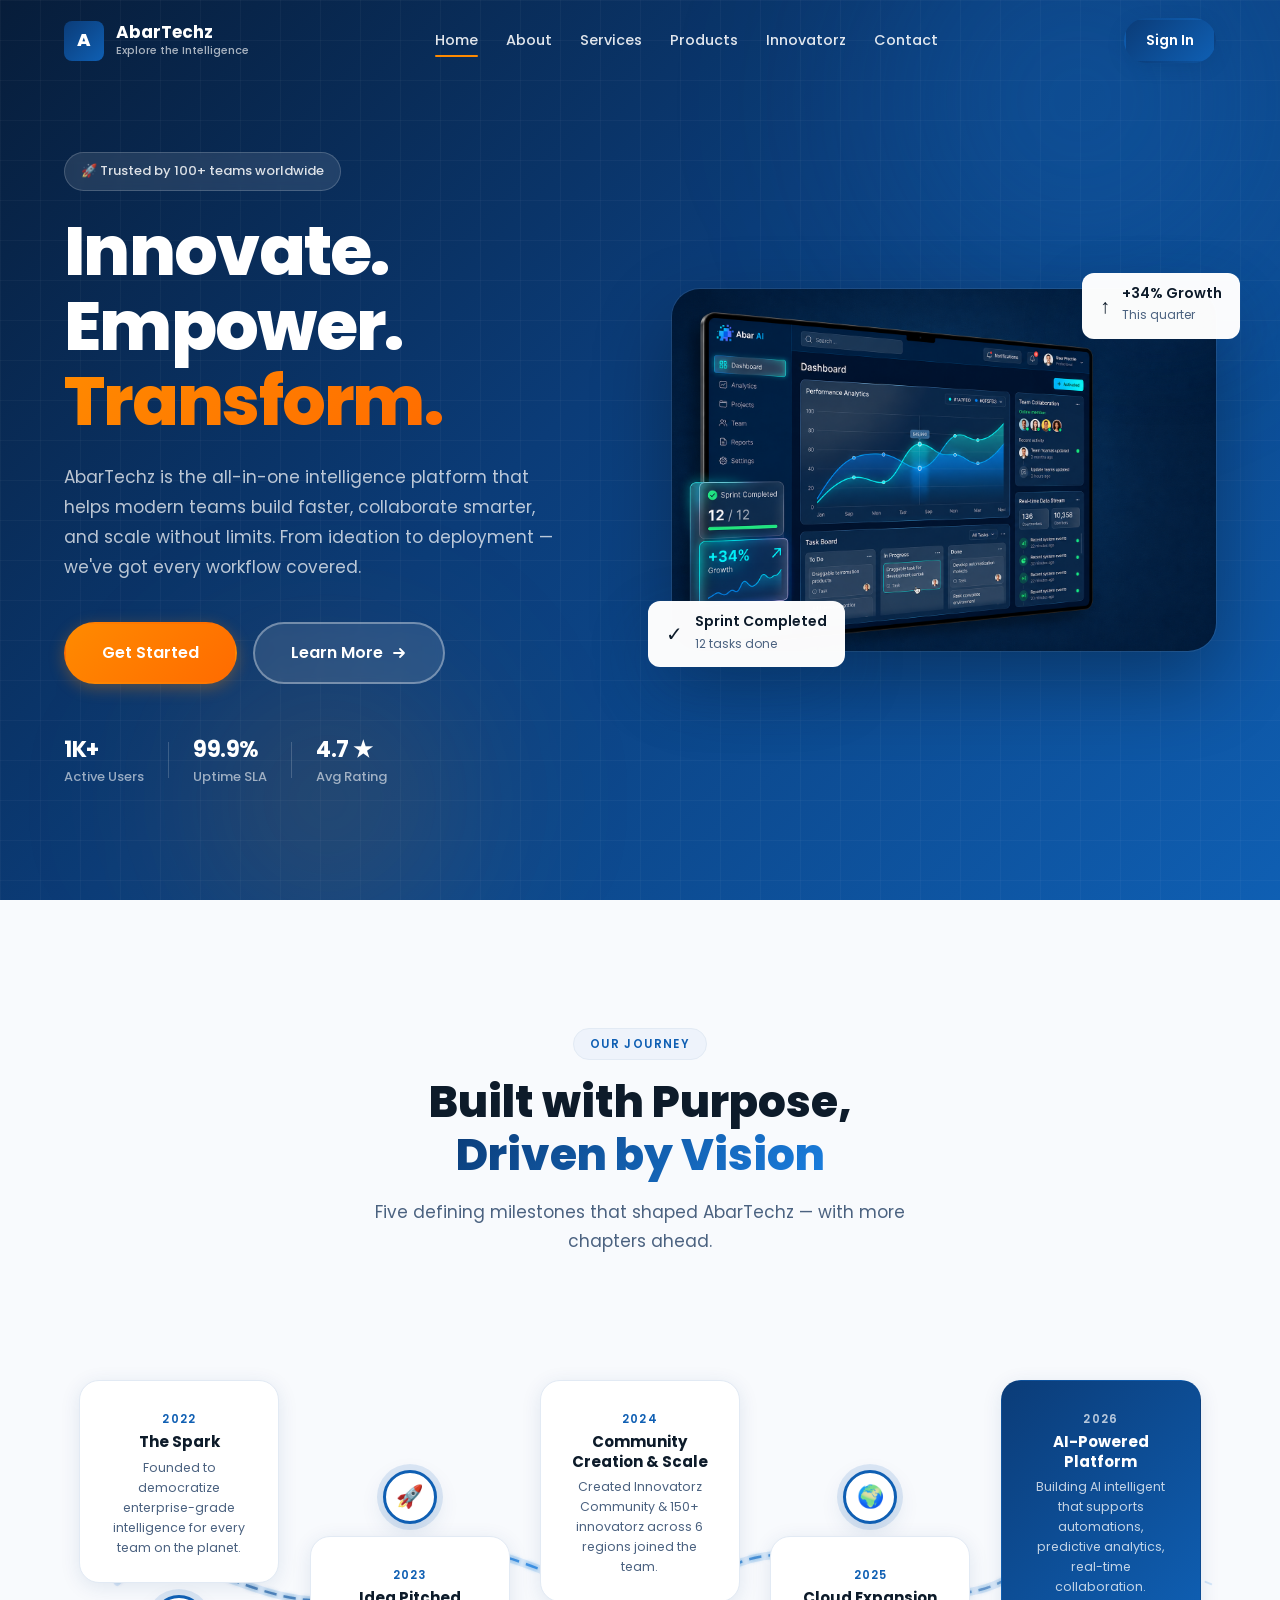
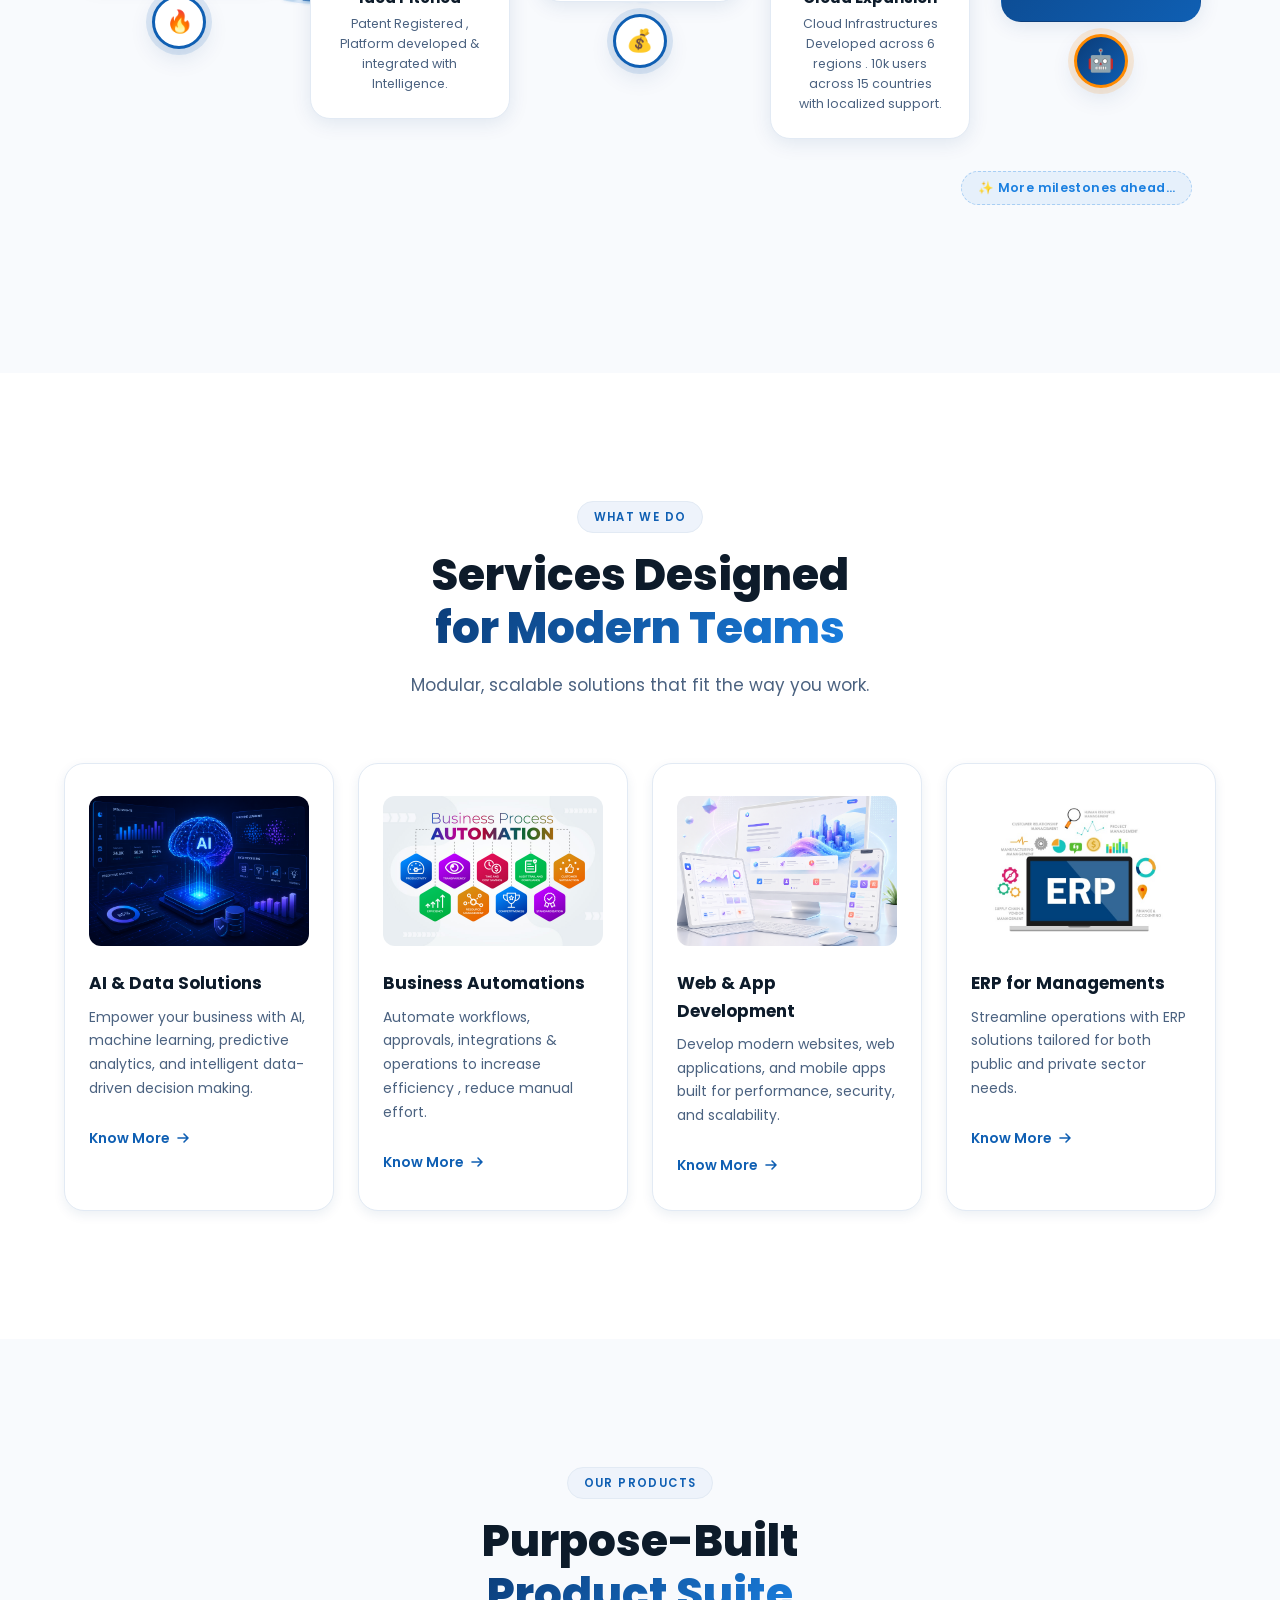
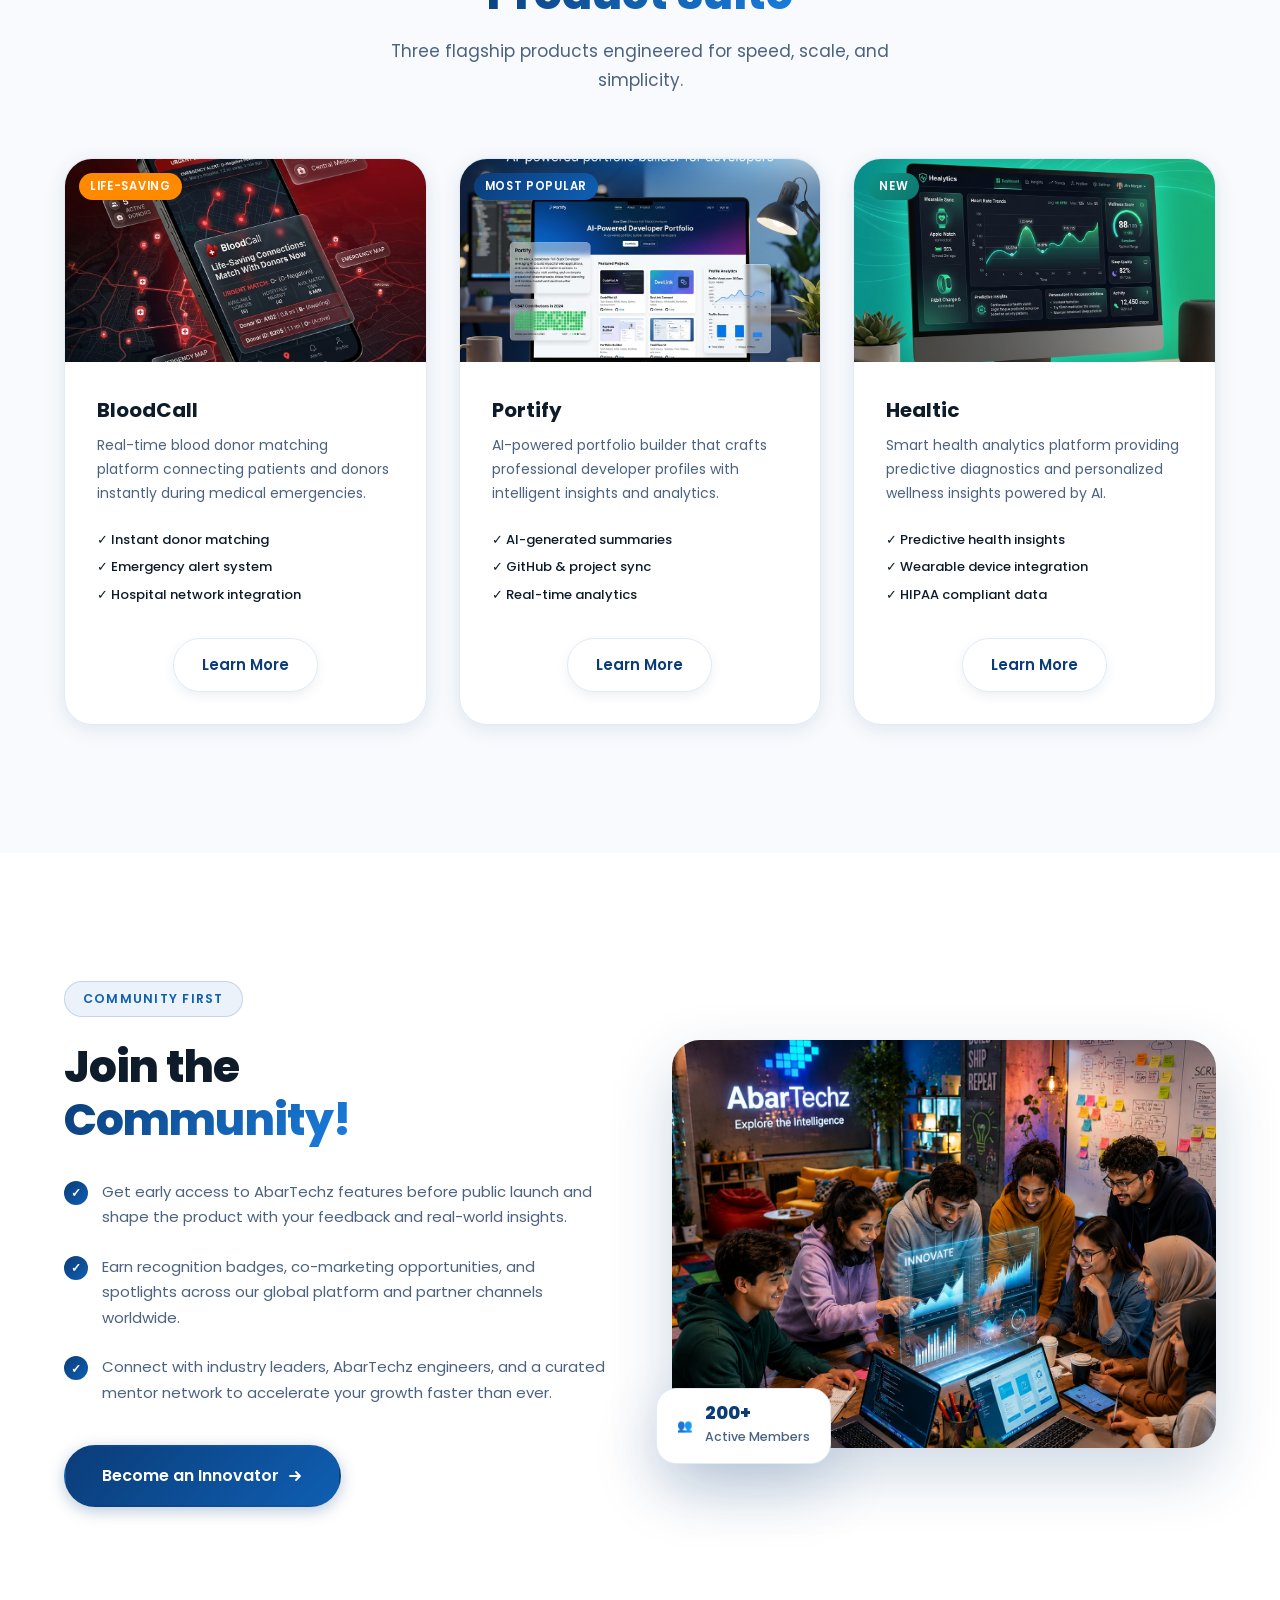
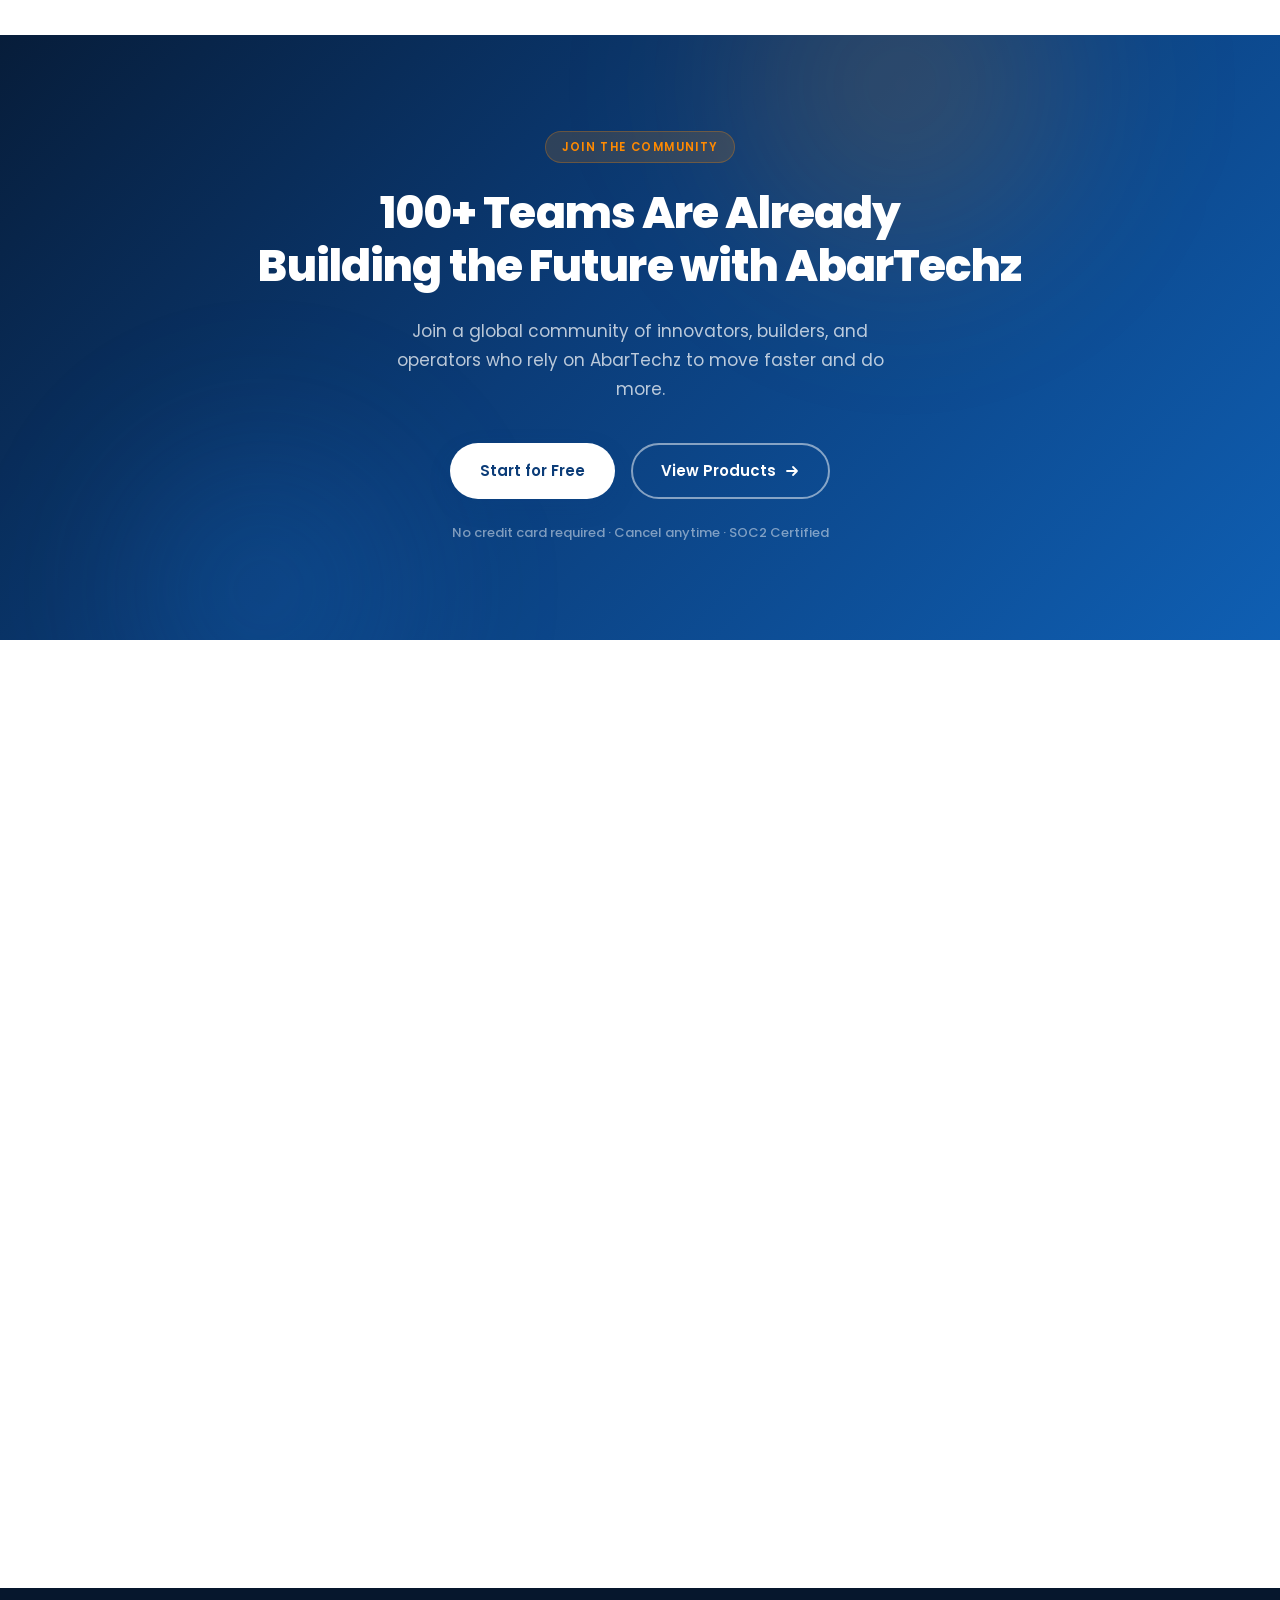
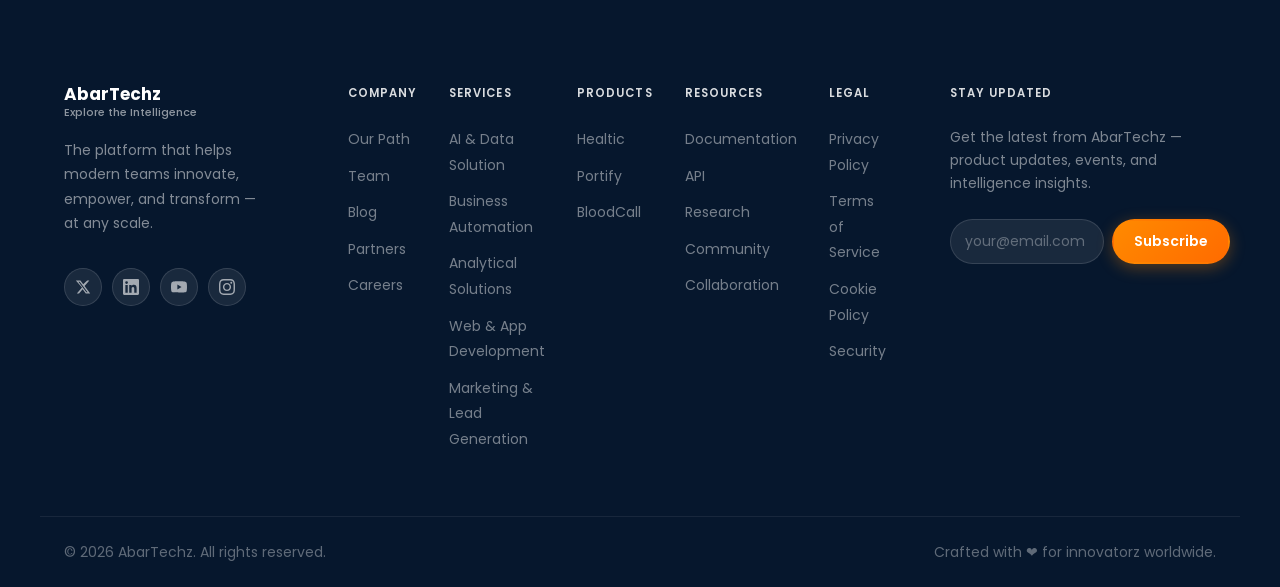
==== commit cd236bfe: "Update index.html" ====
--- a/index.html
+++ b/index.html
@@ -332,7 +332,7 @@
             <span class="product-card__badge product-card__badge--teal">New</span>
           </div>
           <div class="product-card__body">
-            <h3 class="product-card__title">Healytics</h3>
+            <h3 class="product-card__title">Healtic</h3>
             <p class="product-card__desc">Smart health analytics platform providing predictive diagnostics and
               personalized wellness insights powered by AI.</p>
             <ul class="product-card__features">
@@ -446,8 +446,8 @@
         <div class="contact__info reveal">
           <div class="contact__info-item">
             <div class="contact__info-icon">&#128205;</div>
-            <div><strong>Our Office</strong><span>Block D, IIT Madras Research Park,<br />Kanagam Road,
-                Tharamani, Chennai,<br />TamilNadu 600113, INDIA</span></div>
+            <div><strong>Our Office</strong><span> 163A, NH38 Chennai - Trichy <br />Perambalur,
+                <br />TamilNadu 621113, INDIA</span></div>
           </div>
           <div class="contact__info-item">
             <div class="contact__info-icon">&#128231;</div>
@@ -570,7 +570,7 @@
         <div class="footer__col">
           <h4 class="footer__col-title">Products</h4>
           <ul>
-            <li><a href="#">Healytics</a></li>
+            <li><a href="#">Healtic</a></li>
             <li><a href="#">Portify</a></li>
             <li><a href="#">BloodCall</a></li>
           </ul>
@@ -701,7 +701,7 @@
                 <option value="ERP for Management">ERP for Management</option>
                 <option value="BloodCall">BloodCall</option>
                 <option value="Portify">Portify</option>
-                <option value="Healytics">Healytics</option>
+                <option value="Healytics">Healtic</option>
               </select>
               <span class="form-error" id="m-purpose-error"></span>
             </div>
@@ -917,4 +917,4 @@
   <script src="Became-an-innovator.js"></script>
 </body>
 
-</html>+</html>
